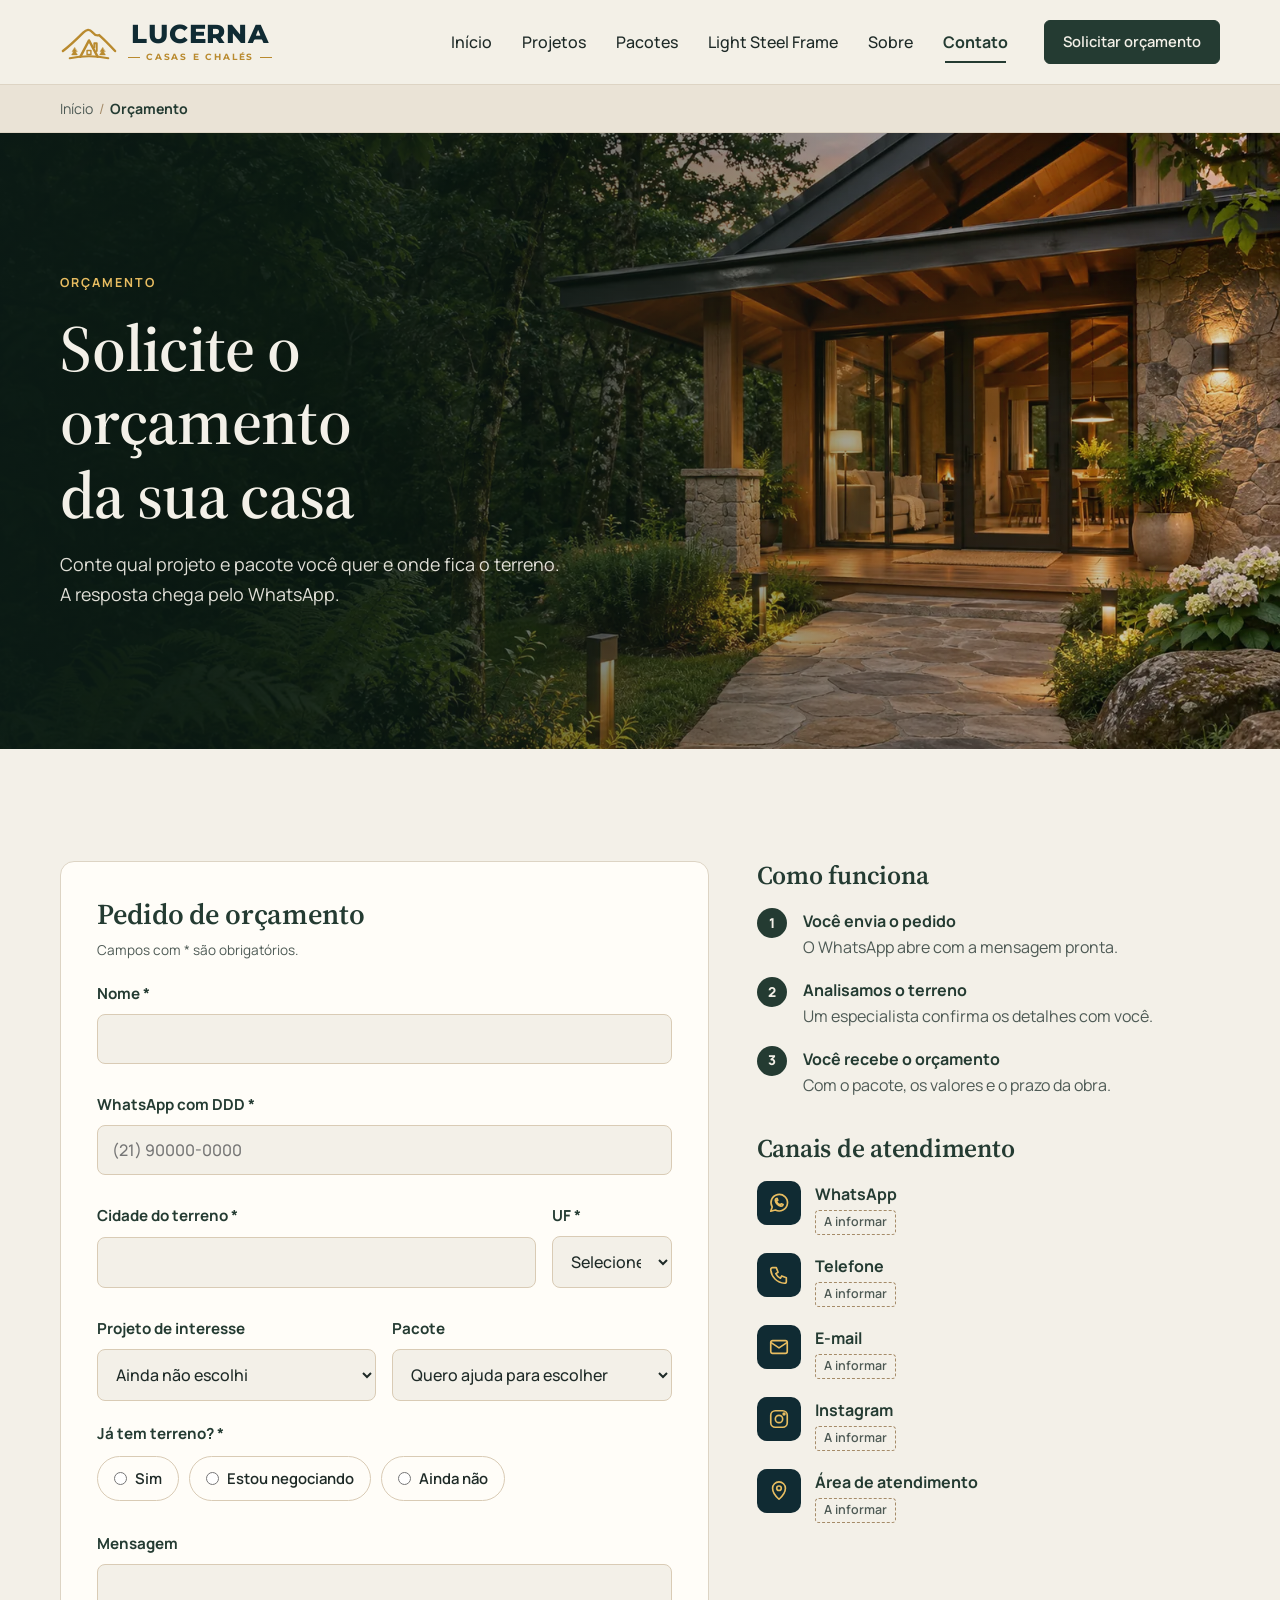
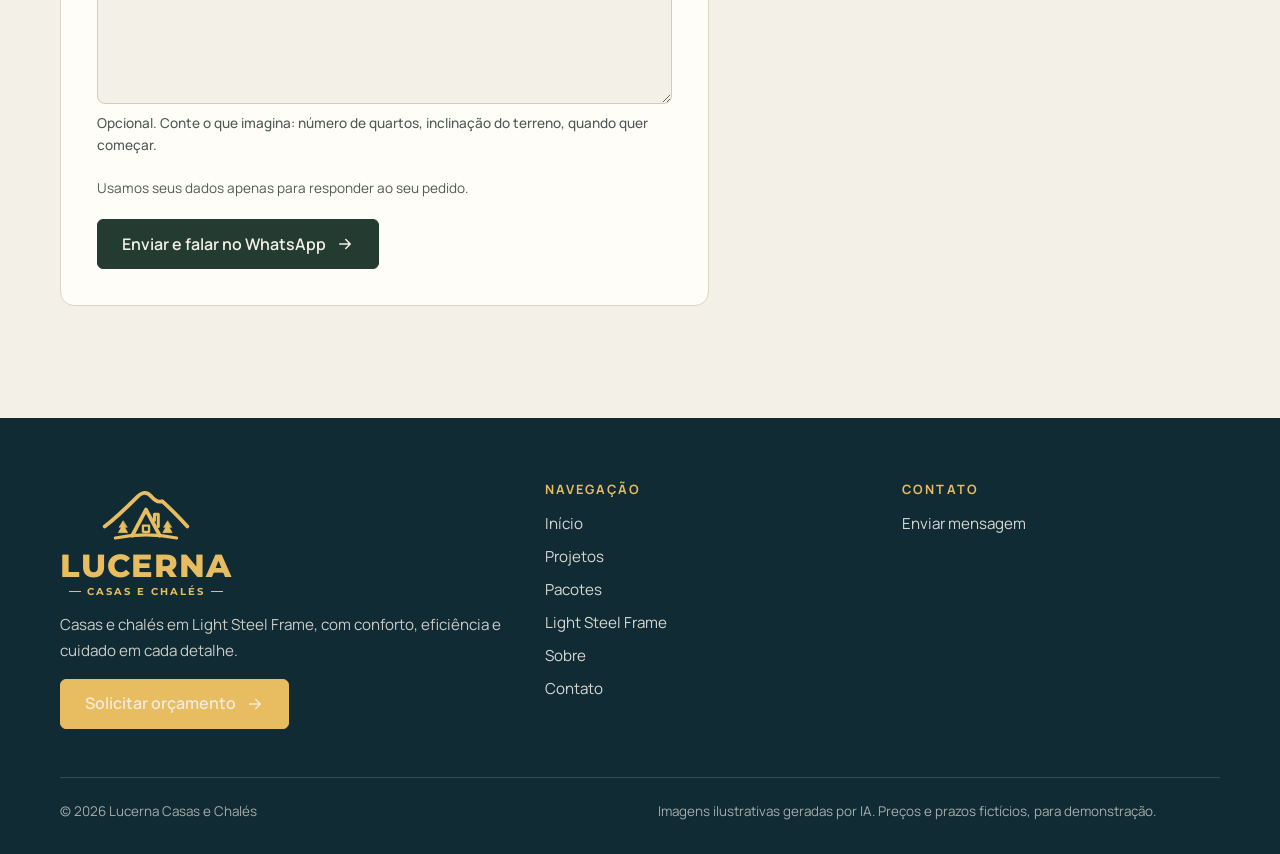
==== lucerna-site-v2/contato.html @ 096f18be "feat(site): base da demonstração a partir da v1 Página inicial, catálogo com filtros, páginas de pro" ====
<!doctype html>
<html lang="pt-BR">
<head>
  <meta charset="utf-8">
  <meta name="viewport" content="width=device-width, initial-scale=1, viewport-fit=cover">
  <title>Orçamento | Lucerna Casas e Chalés</title>
  <meta name="description" content="Solicite o orçamento da sua casa ou chalé em Light Steel Frame.">
  <meta name="theme-color" content="#102B33">
  <link rel="icon" href="assets/img/favicon.svg" type="image/svg+xml">
  <link rel="preconnect" href="https://fonts.googleapis.com">
  <link rel="preconnect" href="https://fonts.gstatic.com" crossorigin>
  <link rel="stylesheet" href="https://fonts.googleapis.com/css2?family=Manrope:wght@400;500;600;700;800&family=Montserrat:wght@700;800&family=Source+Serif+4:opsz,wght@8..60,500;8..60,600&display=swap">
  <link rel="stylesheet" href="assets/css/styles.css?v=20">
  <script>document.documentElement.classList.add("js");</script>
</head>
<body>
  <a class="skip-link" href="#conteudo">Pular para o conteúdo</a>

  <header class="site-header">
    <div class="container">
      <a class="brand" href="index.html" aria-label="Lucerna, casas e chalés. Ir para a página inicial">
        <span class="brand-mark"><svg viewBox="0 0 120 80" fill="none" stroke="currentColor" stroke-linecap="round" stroke-linejoin="round" aria-hidden="true" focusable="false"><path d="M6 58C22 46 34 34 48 20C55 13 61 12 67 19C72 25 76 27 81 25C90 33 102 45 114 58" stroke-width="5"/><path d="M42 70L60 36L78 70" stroke-width="5"/><path d="M71 50V42H76V58" stroke-width="4"/><rect x="56" y="57" width="8" height="8" stroke-width="3"/><path d="M20 73Q60 65 100 73" stroke-width="4"/><path d="M30 51l-5 8h3l-4 7h12l-4-7h3z M88 51l-5 8h3l-4 7h12l-4-7h3z" fill="currentColor" stroke-width="1"/></svg></span>
        <span class="brand-text" aria-hidden="true"><span class="brand-name">LUCERNA</span><span class="brand-tag">CASAS E CHALÉS</span></span>
      </a>
      <nav id="site-nav" class="site-nav" aria-label="Principal">
        <ul class="nav-list">
          <li><a href="index.html">Início</a></li>
          <li><a href="projetos.html">Projetos</a></li>
          <li><a href="pacotes.html">Pacotes</a></li>
          <li><a href="light-steel-frame.html">Light Steel Frame</a></li>
          <li><a href="sobre.html">Sobre</a></li>
          <li><a href="contato.html" aria-current="page">Contato</a></li>
          <li class="nav-cta-mobile"><a class="btn btn-primary" href="contato.html">Solicitar orçamento</a></li>
        </ul>
      </nav>
      <div class="header-right">
        <a class="btn btn-primary header-cta" href="contato.html">Solicitar orçamento</a>
        <button class="nav-toggle" type="button" aria-expanded="false" aria-controls="site-nav">
          <svg viewBox="0 0 24 24" fill="none" stroke="currentColor" stroke-width="2" stroke-linecap="round" aria-hidden="true"><path d="M4 7h16M4 12h16M4 17h16"/></svg>
          Menu
        </button>
      </div>
    </div>
  </header>

    <nav class="crumbs" aria-label="Você está em"><div class="container"><ol><li><a href="index.html">Início</a></li><li><span aria-current="page" data-crumb-atual>Orçamento</span></li></ol></div></nav>
  <main id="conteudo" tabindex="-1">
    <section class="page-hero" aria-labelledby="titulo">
      <img src="assets/img/contato-refugio-1600.webp" srcset="assets/img/contato-refugio-800.webp 800w, assets/img/contato-refugio-1600.webp 1600w" sizes="100vw" width="1600" height="900" fetchpriority="high" loading="eager" decoding="async" alt="" style="object-position:75% 50%">
      <div class="container">
        <span class="eyebrow" data-reveal>Orçamento</span>
        <h1 id="titulo" data-reveal style="--d:.08s">Solicite o orçamento da sua casa</h1>
        <p data-reveal style="--d:.16s">Conte qual projeto e pacote você quer e onde fica o terreno. A resposta chega pelo WhatsApp.</p>
      </div>
    </section>

    <section class="section" aria-labelledby="form-titulo">
      <div class="container contact-grid">
        <form class="form" id="contact-form" novalidate aria-labelledby="form-titulo" data-reveal>
          <div style="display:grid;gap:8px">
            <h2 id="form-titulo" style="font-size:1.8rem">Pedido de orçamento</h2>
            <p class="form-note">Campos com * são obrigatórios.</p>
          </div>
          <div class="field">
            <label for="nome">Nome *</label>
            <input id="nome" name="nome" type="text" autocomplete="name" required aria-describedby="nome-erro">
            <p class="error" id="nome-erro" aria-live="polite"></p>
          </div>
          <div class="field">
            <label for="telefone">WhatsApp com DDD *</label>
            <input id="telefone" name="telefone" type="tel" inputmode="tel" autocomplete="tel" placeholder="(21) 90000-0000" required aria-describedby="telefone-erro">
            <p class="error" id="telefone-erro" aria-live="polite"></p>
          </div>
          <div class="row-2">
            <div class="field">
              <label for="cidade">Cidade do terreno *</label>
              <input id="cidade" name="cidade" type="text" autocomplete="address-level2" required aria-describedby="cidade-erro">
              <p class="error" id="cidade-erro" aria-live="polite"></p>
            </div>
            <div class="field">
              <label for="uf">UF *</label>
              <select id="uf" name="uf" autocomplete="address-level1" required aria-describedby="uf-erro">
                <option value="">Selecione</option>
                    <option value="AC">AC</option>
                    <option value="AL">AL</option>
                    <option value="AP">AP</option>
                    <option value="AM">AM</option>
                    <option value="BA">BA</option>
                    <option value="CE">CE</option>
                    <option value="DF">DF</option>
                    <option value="ES">ES</option>
                    <option value="GO">GO</option>
                    <option value="MA">MA</option>
                    <option value="MT">MT</option>
                    <option value="MS">MS</option>
                    <option value="MG">MG</option>
                    <option value="PA">PA</option>
                    <option value="PB">PB</option>
                    <option value="PR">PR</option>
                    <option value="PE">PE</option>
                    <option value="PI">PI</option>
                    <option value="RJ">RJ</option>
                    <option value="RN">RN</option>
                    <option value="RS">RS</option>
                    <option value="RO">RO</option>
                    <option value="RR">RR</option>
                    <option value="SC">SC</option>
                    <option value="SP">SP</option>
                    <option value="SE">SE</option>
                    <option value="TO">TO</option>
              </select>
              <p class="error" id="uf-erro" aria-live="polite"></p>
            </div>
          </div>
          <div class="row-2b">
            <div class="field">
              <label for="projeto">Projeto de interesse</label>
              <select id="projeto" name="projeto"><option value="">Ainda não escolhi</option></select>
            </div>
            <div class="field">
              <label for="pacote">Pacote</label>
              <select id="pacote" name="pacote"><option value="">Quero ajuda para escolher</option></select>
            </div>
          </div>
          <fieldset class="fieldset" aria-describedby="terreno-erro">
            <legend>Já tem terreno? *</legend>
            <div class="radios">
              <label><input type="radio" name="terreno" value="Sim"> Sim</label>
              <label><input type="radio" name="terreno" value="Estou negociando"> Estou negociando</label>
              <label><input type="radio" name="terreno" value="Ainda não"> Ainda não</label>
            </div>
            <p class="error" id="terreno-erro" aria-live="polite"></p>
          </fieldset>
          <div class="row-2b" id="terreno-medidas" hidden>
            <div class="field"><label for="largura">Largura do terreno (m)</label><input id="largura" name="largura" inputmode="decimal" placeholder="ex.: 12"></div>
            <div class="field"><label for="profundidade">Profundidade (m)</label><input id="profundidade" name="profundidade" inputmode="decimal" placeholder="ex.: 30"></div>
          </div>
          <div class="field">
            <label for="mensagem">Mensagem</label>
            <textarea id="mensagem" name="mensagem" aria-describedby="mensagem-dica"></textarea>
            <p class="hint" id="mensagem-dica">Opcional. Conte o que imagina: número de quartos, inclinação do terreno, quando quer começar.</p>
          </div>
          <p class="form-note">Usamos seus dados apenas para responder ao seu pedido.</p>
          <div><button class="btn btn-primary" type="submit">Enviar e falar no WhatsApp <svg viewBox="0 0 24 24" fill="none" stroke="currentColor" stroke-width="2" stroke-linecap="round" stroke-linejoin="round" aria-hidden="true"><path d="M5 12h14M13 6l6 6-6 6"/></svg></button></div>
          <div class="form-status" id="form-status" role="status" tabindex="-1" hidden></div>
        </form>

        <aside style="display:grid;gap:36px;align-content:start;--d:.15s" data-reveal>
          <div style="display:grid;gap:18px">
            <h2 style="font-size:1.6rem">Como funciona</h2>
            <ol class="steps-mini">
              <li><div><strong>Você envia o pedido</strong>O WhatsApp abre com a mensagem pronta.</div></li>
              <li><div><strong>Analisamos o terreno</strong>Um especialista confirma os detalhes com você.</div></li>
              <li><div><strong>Você recebe o orçamento</strong>Com o pacote, os valores e o prazo da obra.</div></li>
            </ol>
          </div>
          <div style="display:grid;gap:18px">
            <h2 style="font-size:1.6rem">Canais de atendimento</h2>
            <div class="channels">
            <div class="channel"><span class="icon"><svg viewBox="0 0 24 24" fill="none" stroke="currentColor" stroke-width="1.8" stroke-linecap="round" stroke-linejoin="round" aria-hidden="true"><path d="M3 21l1.6-4.6A9 9 0 1 1 8 19.6z"/><path d="M9 9.5c.5 2 2.5 4 4.5 4.5l1-1.2 2 .8c-.3 1.4-1.3 2-2.5 1.9-2.8-.4-5.6-3.2-6-6-.1-1.2.5-2.2 1.9-2.5l.8 2z"/></svg></span><div><strong>WhatsApp</strong><span data-channel="whatsapp"><a data-config="whatsapp" href="#"></a></span></div></div>
            <div class="channel"><span class="icon"><svg viewBox="0 0 24 24" fill="none" stroke="currentColor" stroke-width="1.8" stroke-linecap="round" stroke-linejoin="round" aria-hidden="true"><path d="M5 4h4l2 5-2.5 1.5a11 11 0 0 0 5 5L15 13l5 2v4a2 2 0 0 1-2 2A16 16 0 0 1 3 6a2 2 0 0 1 2-2"/></svg></span><div><strong>Telefone</strong><span data-channel="telefone"><a data-config="telefone" href="#"></a></span></div></div>
            <div class="channel"><span class="icon"><svg viewBox="0 0 24 24" fill="none" stroke="currentColor" stroke-width="1.8" stroke-linecap="round" stroke-linejoin="round" aria-hidden="true"><rect x="3" y="5" width="18" height="14" rx="2"/><path d="M3 7l9 6 9-6"/></svg></span><div><strong>E-mail</strong><span data-channel="email"><a data-config="email" href="#"></a></span></div></div>
            <div class="channel"><span class="icon"><svg viewBox="0 0 24 24" fill="none" stroke="currentColor" stroke-width="1.8" stroke-linecap="round" stroke-linejoin="round" aria-hidden="true"><rect x="3" y="3" width="18" height="18" rx="5"/><circle cx="12" cy="12" r="4"/><circle cx="17.5" cy="6.5" r="1" fill="currentColor"/></svg></span><div><strong>Instagram</strong><span data-channel="instagram"><a data-config="instagram" data-config-keep-text href="#">Abrir perfil</a></span></div></div>
            <div class="channel"><span class="icon"><svg viewBox="0 0 24 24" fill="none" stroke="currentColor" stroke-width="1.8" stroke-linecap="round" stroke-linejoin="round" aria-hidden="true"><path d="M12 21s-7-6.2-7-12a7 7 0 0 1 14 0c0 5.8-7 12-7 12z"/><circle cx="12" cy="9" r="2.5"/></svg></span><div><strong>Área de atendimento</strong><span data-channel="areaAtendimento"><span data-config="areaAtendimento"></span></span></div></div>
            </div>
          </div>
        </aside>
      </div>
    </section>
  </main>

  <footer class="site-footer">
    <div class="container">
      <div class="footer-grid">
        <div style="display:grid;gap:16px;align-content:start">
          <a class="brand" href="index.html" aria-label="Lucerna, página inicial">
            <span class="brand-mark" style="color:var(--champagne)"><svg viewBox="0 0 120 80" fill="none" stroke="currentColor" stroke-linecap="round" stroke-linejoin="round" aria-hidden="true" focusable="false"><path d="M6 58C22 46 34 34 48 20C55 13 61 12 67 19C72 25 76 27 81 25C90 33 102 45 114 58" stroke-width="5"/><path d="M42 70L60 36L78 70" stroke-width="5"/><path d="M71 50V42H76V58" stroke-width="4"/><rect x="56" y="57" width="8" height="8" stroke-width="3"/><path d="M20 73Q60 65 100 73" stroke-width="4"/><path d="M30 51l-5 8h3l-4 7h12l-4-7h3z M88 51l-5 8h3l-4 7h12l-4-7h3z" fill="currentColor" stroke-width="1"/></svg></span>
            <span class="brand-text" aria-hidden="true"><span class="brand-name">LUCERNA</span><span class="brand-tag">CASAS E CHALÉS</span></span>
          </a>
          <p>Casas e chalés em Light Steel Frame, com conforto, eficiência e cuidado em cada detalhe.</p>
          <div><a class="btn btn-gold" href="contato.html">Solicitar orçamento <svg viewBox="0 0 24 24" fill="none" stroke="currentColor" stroke-width="2" stroke-linecap="round" stroke-linejoin="round" aria-hidden="true"><path d="M5 12h14M13 6l6 6-6 6"/></svg></a></div>
        </div>
        <div>
          <h2>Navegação</h2>
          <ul>
            <li><a href="index.html">Início</a></li>
            <li><a href="projetos.html">Projetos</a></li>
            <li><a href="pacotes.html">Pacotes</a></li>
            <li><a href="light-steel-frame.html">Light Steel Frame</a></li>
            <li><a href="sobre.html">Sobre</a></li>
            <li><a href="contato.html">Contato</a></li>
          </ul>
        </div>
        <div>
          <h2>Contato</h2>
          <ul>
            <li data-config-wrap hidden>Telefone: <a data-config="telefone" href="#"></a></li>
            <li data-config-wrap hidden>WhatsApp: <a data-config="whatsapp" href="#"></a></li>
            <li data-config-wrap hidden>E-mail: <a data-config="email" href="#"></a></li>
            <li data-config-wrap hidden><a data-config="instagram" data-config-keep-text href="#">Instagram</a></li>
            <li data-config-wrap hidden><a data-config="facebook" data-config-keep-text href="#">Facebook</a></li>
            <li data-config-wrap hidden>Atendimento: <span data-config="areaAtendimento"></span></li>
            <li><a href="contato.html">Enviar mensagem</a></li>
          </ul>
        </div>
      </div>
      <div class="footer-bottom">
        <span>© <span data-year>2026</span> Lucerna Casas e Chalés<span data-config-wrap hidden> · CNPJ <span data-config="cnpj"></span></span></span>
        <span>Imagens ilustrativas geradas por IA. Preços e prazos fictícios, para demonstração.</span>
      </div>
    </div>
  </footer>

  <button class="to-top" type="button" aria-label="Voltar ao topo"><svg viewBox="0 0 24 24" fill="none" stroke="currentColor" stroke-width="2.2" stroke-linecap="round" stroke-linejoin="round" aria-hidden="true"><path d="M12 19V5M6 11l6-6 6 6"/></svg></button>
  <div class="mobile-bar"><a class="btn btn-outline" href="projetos.html">Ver projetos</a><a class="btn btn-primary" href="contato.html">Orçamento</a></div>

  <script src="assets/js/config.js?v=20"></script>
  <script src="assets/js/produtos.js?v=20"></script>
  <script src="assets/js/main.js?v=20"></script>
</body>
</html>
---- lucerna-site-v2/assets/css/styles.css ----
/* Lucerna — casas e chalés em Light Steel Frame
   Layout: cabeçalho claro fixo; seções em faixas largas alternando off-white, areia e azul-petróleo;
   conteúdo em grade de 12 colunas com largura máxima de 1200px, que vira 1 coluna no celular. */
:root {
  --petroleo: #102B33;
  --floresta: #243B32;
  --champagne: #E8BD61;
  --areia: #D9CBB5;
  --madeira: #A58B68;
  --cedro: #594638;
  --offwhite: #F3F0E8;
  --branco: #FFFDF8;

  --bg: var(--offwhite);
  --texto: #1E2A27;
  --texto-suave: #4E5A55;
  --linha: #DDD4C4;
  --faixa: #EAE3D6;
  --erro: #A3321F;

  --ouro-escuro: #B98A2E;
  --f-logo: "Montserrat", "Manrope", "Segoe UI", system-ui, sans-serif;
  --f-titulo: "Source Serif 4", Georgia, "Times New Roman", serif;
  --f-texto: "Manrope", "Segoe UI", system-ui, -apple-system, sans-serif;

  --raio: 10px;
  --max: 1200px;
  --header-h: 84px;
  color-scheme: light;
}

*, *::before, *::after { box-sizing: border-box; }
html { scroll-behavior: smooth; -webkit-text-size-adjust: 100%; }
body {
  margin: 0;
  background: var(--bg);
  color: var(--texto);
  font-family: var(--f-texto);
  font-size: 1rem;
  line-height: 1.65;
  -webkit-font-smoothing: antialiased;
}
img { max-width: 100%; display: block; }
a { color: var(--floresta); }
h1, h2, h3 {
  font-family: var(--f-titulo);
  font-weight: 600;
  line-height: 1.12;
  letter-spacing: -0.01em;
  margin: 0;
  text-wrap: balance;
  color: var(--floresta);
}
h1 { font-size: clamp(2.4rem, 5.2vw, 4.1rem); }
h2 { font-size: clamp(1.9rem, 3.6vw, 2.9rem); }
h3 { font-size: 1.35rem; }
p { margin: 0; }
[hidden] { display: none !important; }
.visually-hidden {
  position: absolute !important; width: 1px; height: 1px; padding: 0; margin: -1px;
  overflow: hidden; clip: rect(0 0 0 0); white-space: nowrap; border: 0;
}

:focus-visible {
  outline: 3px solid var(--champagne);
  outline-offset: 3px;
  border-radius: 4px;
}

.skip-link {
  position: absolute; left: 16px; top: -60px; z-index: 100;
  background: var(--petroleo); color: var(--offwhite);
  padding: 10px 16px; border-radius: 6px; text-decoration: none;
}
.skip-link:focus { top: 12px; }

.container {
  width: 100%;
  max-width: var(--max);
  margin: 0 auto;
  padding-left: max(20px, env(safe-area-inset-left, 0px));
  padding-right: max(20px, env(safe-area-inset-right, 0px));
}

.eyebrow {
  font-family: var(--f-texto);
  font-size: 0.78rem;
  font-weight: 700;
  letter-spacing: 0.16em;
  text-transform: uppercase;
  color: var(--cedro);
}
.rule { width: 64px; height: 3px; background: var(--madeira); border: 0; margin: 0; }
.lead { font-size: 1.12rem; color: var(--texto-suave); max-width: 60ch; }

/* ---------- botões ---------- */
.btn {
  display: inline-flex; align-items: center; justify-content: center; gap: 10px;
  min-height: 50px; padding: 12px 24px;
  border-radius: 6px; border: 1.5px solid transparent;
  font: 600 1rem/1.2 var(--f-texto);
  text-decoration: none; cursor: pointer;
  transition: background-color .2s ease, color .2s ease, border-color .2s ease, transform .2s ease;
}
.btn:hover { transform: translateY(-1px); }
.btn svg { width: 18px; height: 18px; flex: none; }
.btn-primary { background: var(--floresta); color: var(--offwhite); border-color: var(--floresta); }
.btn-primary:hover { background: var(--petroleo); border-color: var(--petroleo); }
.btn-outline { background: transparent; color: var(--floresta); border-color: var(--floresta); }
.btn-outline:hover { background: var(--floresta); color: var(--offwhite); }
.btn-light { background: transparent; color: var(--offwhite); border-color: rgba(243,240,232,.85); }
.btn-light:hover { background: var(--offwhite); color: var(--petroleo); }
.btn-gold { background: var(--champagne); color: var(--petroleo); border-color: var(--champagne); }
.btn-gold:hover { background: #F0CC7E; border-color: #F0CC7E; }

/* ---------- cabeçalho ---------- */
.site-header {
  position: sticky; top: 0; z-index: 50;
  background: rgba(243, 240, 232, 0.96);
  backdrop-filter: saturate(140%) blur(8px);
  border-bottom: 1px solid var(--linha);
}
.site-header .container {
  display: flex; align-items: center; justify-content: space-between; gap: 24px;
  min-height: var(--header-h);
}
.brand { display: inline-flex; align-items: center; gap: 12px; text-decoration: none; color: var(--floresta); }
/* Logo: versão do conceito do cliente (sem serifa, grossa).
   Em fundo claro: símbolo em dourado profundo e nome em azul-petróleo; em fundo escuro: tudo em dourado-champagne. */
.brand { gap: 10px; color: var(--petroleo); }
.brand-mark { display: grid; place-items: center; flex: none; }
.brand-mark svg { width: 58px; height: auto; color: var(--ouro-escuro); }
.brand-text { display: grid; justify-items: center; line-height: 1; }
.brand-name { font-family: var(--f-logo); font-weight: 800; font-size: 1.62rem; letter-spacing: .03em; }
.brand-tag {
  display: flex; align-items: center; gap: 6px; margin-top: 5px;
  font-family: var(--f-logo); font-size: .56rem; font-weight: 700; letter-spacing: .2em; color: var(--ouro-escuro);
}
.brand-tag::before, .brand-tag::after { content: ""; width: 12px; height: 1.5px; background: currentColor; }

.nav-list { display: flex; align-items: center; gap: 6px; list-style: none; margin: 0; padding: 0; }
.nav-list a {
  display: block; padding: 10px 14px; text-decoration: none; color: var(--texto);
  font-weight: 500; position: relative;
}
.nav-list a::after {
  content: ""; position: absolute; left: 14px; right: 14px; bottom: 2px; height: 2px;
  background: var(--floresta); transform: scaleX(0); transition: transform .2s ease;
}
.nav-list a:hover::after, .nav-list a[aria-current="page"]::after { transform: scaleX(1); }
.nav-list a[aria-current="page"] { color: var(--floresta); font-weight: 700; }
.nav-toggle {
  display: none; align-items: center; gap: 8px;
  background: none; border: 1.5px solid var(--floresta); color: var(--floresta);
  border-radius: 6px; padding: 9px 14px; font: 600 .95rem var(--f-texto); cursor: pointer;
}
.nav-toggle svg { width: 20px; height: 20px; }

@media (max-width: 1120px) {
  :root { --header-h: 72px; }
  .header-cta { display: none; }
  .nav-toggle { display: inline-flex; }
  .site-nav {
    position: absolute; left: 0; right: 0; top: 100%;
    background: var(--offwhite); border-bottom: 1px solid var(--linha);
    box-shadow: 0 16px 30px rgba(16, 43, 51, .08);
    display: none;
  }
  .site-nav.is-open { display: block; }
  .nav-list { flex-direction: column; align-items: stretch; gap: 0; padding: 8px max(20px, env(safe-area-inset-left, 0px)) 18px; }
  .nav-list a { padding: 14px 4px; border-bottom: 1px solid var(--linha); font-size: 1.05rem; }
  .nav-list a::after { left: 4px; right: auto; width: 32px; bottom: 8px; }
  .brand-name { font-size: 1.38rem; }
  .brand-mark svg { width: 48px; }
  .brand-tag { font-size: .5rem; }
}

/* ---------- hero ---------- */
.hero { position: relative; isolation: isolate; color: var(--offwhite); overflow: hidden; }
.hero-media, .hero-media img { position: absolute; inset: 0; width: 100%; height: 100%; }
.hero-media img { object-fit: cover; object-position: 72% 50%; }
.hero::before {
  content: ""; position: absolute; inset: 0; z-index: 1;
  background: linear-gradient(90deg, rgba(12, 28, 24, .86) 0%, rgba(12, 28, 24, .62) 38%, rgba(12, 28, 24, .08) 70%, rgba(12, 28, 24, 0) 100%);
}
.hero .container {
  position: relative; z-index: 2;
  min-height: clamp(560px, 78vh, 720px);
  display: flex; flex-direction: column; justify-content: center; gap: 22px;
  padding-block: 72px;
}
.hero h1 { color: var(--offwhite); max-width: 13ch; }
.hero .rule { background: var(--champagne); }
.hero p { font-size: 1.15rem; max-width: 34ch; color: rgba(243, 240, 232, .94); }
.hero-actions { display: flex; flex-wrap: wrap; gap: 14px; margin-top: 6px; }
.hero .btn-primary { border-color: var(--floresta); }
@media (max-width: 760px) {
  .hero::before { background: linear-gradient(180deg, rgba(12, 28, 24, .35) 0%, rgba(12, 28, 24, .78) 55%, rgba(12, 28, 24, .9) 100%); }
  .hero-media img { object-position: 76% 40%; }
  .hero .container { justify-content: flex-end; min-height: 600px; padding-block: 48px 40px; }
  .hero-actions .btn { flex: 1 1 100%; }
}

/* ---------- faixa de benefícios ---------- */
.benefits { background: var(--faixa); border-bottom: 1px solid var(--linha); }
.benefits ul {
  list-style: none; margin: 0; padding: 0;
  display: grid; grid-template-columns: repeat(3, minmax(0, 1fr));
}
.benefits li {
  display: flex; align-items: center; justify-content: center; gap: 14px;
  padding: 26px 16px; font-weight: 600; color: var(--cedro); font-size: 1.02rem; text-align: left;
}
.benefits li + li { border-left: 1px solid var(--areia); }
.benefits svg { width: 34px; height: 34px; color: var(--madeira); flex: none; }
@media (max-width: 760px) {
  .benefits ul { grid-template-columns: 1fr; }
  .benefits li { justify-content: flex-start; padding: 18px 0; }
  .benefits li + li { border-left: 0; border-top: 1px solid var(--areia); }
}

/* ---------- seções ---------- */
.section { padding-block: clamp(64px, 9vw, 112px); }
.section--sand { background: var(--faixa); }
.section--dark { background: var(--petroleo); color: var(--offwhite); }
.section--dark h2, .section--dark h3 { color: var(--offwhite); }
.section--dark .eyebrow { color: var(--champagne); }
.section--dark .lead { color: rgba(243, 240, 232, .82); }
.section-head { display: grid; gap: 16px; margin-bottom: 44px; max-width: 760px; }
.section-head--row { max-width: none; grid-template-columns: 1fr auto; align-items: end; }
@media (max-width: 760px) { .section-head--row { grid-template-columns: 1fr; } }

.split { display: grid; grid-template-columns: repeat(12, minmax(0, 1fr)); gap: 40px; align-items: center; }
.split > .split-text { grid-column: 1 / span 5; display: grid; gap: 20px; }
.split > .split-media { grid-column: 7 / span 6; }
.split--reverse > .split-text { grid-column: 8 / span 5; grid-row: 1; }
.split--reverse > .split-media { grid-column: 1 / span 6; grid-row: 1; }
@media (max-width: 900px) {
  .split { grid-template-columns: 1fr; gap: 28px; }
  .split > .split-text, .split > .split-media,
  .split--reverse > .split-text, .split--reverse > .split-media { grid-column: 1; grid-row: auto; }
}

.figure { position: relative; margin: 0; border-radius: var(--raio); overflow: hidden; background: var(--areia); }
.figure img { width: 100%; height: 100%; object-fit: cover; aspect-ratio: 4 / 3; }
.figure--wide img { aspect-ratio: 16 / 10; }
.figure figcaption, .tag-ia {
  position: absolute; left: 12px; bottom: 12px;
  background: rgba(16, 43, 51, .82); color: var(--offwhite);
  font-size: .74rem; font-weight: 600; letter-spacing: .04em;
  padding: 5px 10px; border-radius: 4px;
}

.checklist { list-style: none; margin: 0; padding: 0; display: grid; gap: 14px; }
.checklist li { display: grid; grid-template-columns: 26px 1fr; gap: 12px; align-items: start; }
.checklist li::before {
  content: ""; width: 22px; height: 22px; margin-top: 2px; border-radius: 50%;
  background: var(--floresta) url("data:image/svg+xml,%3Csvg xmlns='http://www.w3.org/2000/svg' viewBox='0 0 24 24' fill='none' stroke='%23F3F0E8' stroke-width='3' stroke-linecap='round' stroke-linejoin='round'%3E%3Cpath d='M6 12.5l4 4 8-9'/%3E%3C/svg%3E") center / 14px no-repeat;
}

/* ---------- cartões de projeto ---------- */
.projects { display: grid; grid-template-columns: repeat(3, minmax(0, 1fr)); gap: 28px; }
@media (max-width: 980px) { .projects { grid-template-columns: repeat(2, minmax(0, 1fr)); } }
@media (max-width: 640px) { .projects { grid-template-columns: 1fr; } }
.project-card {
  background: var(--branco); border: 1px solid var(--linha); border-radius: 12px; overflow: hidden;
  display: flex; flex-direction: column;
  transition: box-shadow .2s ease, transform .2s ease;
}
.project-card:hover { box-shadow: 0 18px 40px rgba(16, 43, 51, .12); transform: translateY(-3px); }
.project-card .figure { border-radius: 0; }
.project-card .figure img { aspect-ratio: 3 / 2; transition: transform .5s ease; }
.project-card:hover .figure img { transform: scale(1.03); }
.project-body { padding: 22px 22px 24px; display: grid; gap: 14px; flex: 1; align-content: start; }
.project-meta { display: flex; flex-wrap: wrap; gap: 8px; }
.pill {
  display: inline-flex; align-items: center; gap: 6px;
  background: var(--faixa); color: var(--cedro);
  font-size: .78rem; font-weight: 700; letter-spacing: .04em;
  padding: 4px 10px; border-radius: 999px;
}
.specs { display: grid; grid-template-columns: auto 1fr; gap: 6px 16px; margin: 0; font-size: .93rem; }
.specs dt { color: var(--texto-suave); }
.specs dd { margin: 0; text-align: right; }
.pending {
  display: inline-block; font-size: .78rem; font-weight: 600; color: var(--cedro);
  border: 1px dashed var(--madeira); border-radius: 4px; padding: 1px 8px; background: transparent;
}
.project-body .btn { margin-top: auto; justify-self: start; }

/* ---------- filtros ---------- */
.filters {
  display: flex; flex-wrap: wrap; gap: 20px 36px; align-items: flex-end;
  padding: 20px 22px; margin-bottom: 32px;
  background: var(--branco); border: 1px solid var(--linha); border-radius: 12px;
}
.filter-group { border: 0; margin: 0; padding: 0; display: grid; gap: 10px; min-width: 0; }
.filter-group legend { font-weight: 700; font-size: .9rem; padding: 0; margin-bottom: 10px; color: var(--floresta); }
.chips { display: flex; flex-wrap: wrap; gap: 8px; }
.chip {
  border: 1.5px solid var(--areia); background: transparent; color: var(--texto);
  border-radius: 999px; padding: 8px 16px; font: 600 .9rem var(--f-texto); cursor: pointer;
  transition: background-color .2s ease, border-color .2s ease, color .2s ease;
}
.chip:hover { border-color: var(--madeira); }
.chip[aria-pressed="true"] { background: var(--floresta); border-color: var(--floresta); color: var(--offwhite); }
.results-count { margin-left: auto; color: var(--texto-suave); font-size: .93rem; }
@media (max-width: 640px) { .results-count { margin-left: 0; } }
.empty-state {
  grid-column: 1 / -1; text-align: center; padding: 48px 20px;
  border: 1px dashed var(--areia); border-radius: 12px; color: var(--texto-suave);
}

/* ---------- banners de página ---------- */
.page-hero { position: relative; isolation: isolate; color: var(--offwhite); overflow: hidden; }
.page-hero img { position: absolute; inset: 0; width: 100%; height: 100%; object-fit: cover; }
.page-hero::before {
  content: ""; position: absolute; inset: 0; z-index: 1;
  background: linear-gradient(90deg, rgba(12, 28, 24, .84) 0%, rgba(12, 28, 24, .5) 50%, rgba(12, 28, 24, .1) 100%);
}
.page-hero .container { position: relative; z-index: 2; padding-block: clamp(80px, 12vw, 140px); display: grid; gap: 18px; }
.page-hero h1 { color: var(--offwhite); max-width: 16ch; }
.page-hero p { max-width: 46ch; font-size: 1.12rem; color: rgba(243, 240, 232, .92); }
.page-hero .eyebrow { color: var(--champagne); }
.page-hero--plain { background: var(--faixa); color: var(--texto); }
.page-hero--plain::before { display: none; }
.page-hero--plain h1 { color: var(--floresta); }
.page-hero--plain p { color: var(--texto-suave); }
.page-hero--plain .eyebrow { color: var(--cedro); }
.page-hero--plain .container { padding-block: clamp(56px, 8vw, 96px); }
@media (max-width: 760px) {
  .page-hero::before { background: linear-gradient(180deg, rgba(12, 28, 24, .45), rgba(12, 28, 24, .85)); }
}

/* ---------- etapas ---------- */
.steps { list-style: none; margin: 0; padding: 0; display: grid; grid-template-columns: repeat(5, minmax(0, 1fr)); gap: 0; counter-reset: etapa; }
.steps li { counter-increment: etapa; padding: 0 20px 0 0; display: grid; gap: 10px; align-content: start; position: relative; }
.steps li::before {
  content: counter(etapa, decimal-leading-zero);
  font-family: var(--f-titulo); font-size: 1.1rem; font-weight: 600; color: var(--madeira);
  border-top: 2px solid var(--areia); padding-top: 14px;
}
.steps h3 { font-size: 1.15rem; }
.steps p { color: var(--texto-suave); font-size: .95rem; }
@media (max-width: 980px) { .steps { grid-template-columns: repeat(2, minmax(0, 1fr)); gap: 32px 0; } }
@media (max-width: 560px) { .steps { grid-template-columns: 1fr; } }

.layers { list-style: none; margin: 0; padding: 0; display: grid; gap: 12px; counter-reset: camada; }
.layers li {
  counter-increment: camada;
  display: grid; grid-template-columns: 36px 1fr; gap: 14px; align-items: start;
  padding: 16px 18px; background: rgba(243, 240, 232, .06); border: 1px solid rgba(243, 240, 232, .14); border-radius: 10px;
}
.layers li::before {
  content: counter(camada); width: 32px; height: 32px; border-radius: 50%;
  display: grid; place-items: center; background: var(--champagne); color: var(--petroleo); font-weight: 800; font-size: .9rem;
}
.layers strong { display: block; color: var(--offwhite); }
.layers span { color: rgba(243, 240, 232, .78); font-size: .95rem; }

/* ---------- FAQ ---------- */
.faq { display: grid; gap: 12px; max-width: 860px; }
.faq details { background: var(--branco); border: 1px solid var(--linha); border-radius: 10px; padding: 0 22px; }
.faq summary {
  cursor: pointer; list-style: none; padding: 18px 0; font-weight: 700; color: var(--floresta);
  display: flex; justify-content: space-between; gap: 16px; align-items: center;
}
.faq summary::-webkit-details-marker { display: none; }
.faq summary::after { content: "+"; font-size: 1.4rem; font-weight: 400; color: var(--madeira); }
.faq details[open] summary::after { content: "–"; }
.faq details p { padding-bottom: 20px; color: var(--texto-suave); }

/* ---------- blocos pendentes (Sobre) ---------- */
.pending-card {
  border: 1.5px dashed var(--madeira); border-radius: 12px; padding: 24px; display: grid; gap: 8px;
  background: rgba(255, 253, 248, .6);
}
.pending-card h3 { font-size: 1.2rem; }
.pending-card p { color: var(--texto-suave); }
.cards-3 { display: grid; grid-template-columns: repeat(3, minmax(0, 1fr)); gap: 24px; }
@media (max-width: 900px) { .cards-3 { grid-template-columns: 1fr; } }
.value { display: grid; gap: 10px; align-content: start; }
.value svg { width: 36px; height: 36px; color: var(--madeira); }
.value p { color: var(--texto-suave); }

/* ---------- faixa de chamada ---------- */
.cta { position: relative; isolation: isolate; overflow: hidden; color: var(--offwhite); }
.cta img { position: absolute; inset: 0; width: 100%; height: 100%; object-fit: cover; object-position: 75% 50%; }
.cta::before { content: ""; position: absolute; inset: 0; z-index: 1; background: linear-gradient(90deg, rgba(10, 24, 28, .9) 0%, rgba(10, 24, 28, .6) 45%, rgba(10, 24, 28, .1) 100%); }
.cta .container { position: relative; z-index: 2; padding-block: clamp(72px, 10vw, 120px); display: grid; gap: 18px; justify-items: start; }
.cta h2 { color: var(--offwhite); max-width: 16ch; }
.cta p { max-width: 44ch; color: rgba(243, 240, 232, .9); font-size: 1.08rem; }
@media (max-width: 760px) { .cta::before { background: linear-gradient(180deg, rgba(10, 24, 28, .5), rgba(10, 24, 28, .88)); } }

/* ---------- contato ---------- */
.contact-grid { display: grid; grid-template-columns: minmax(0, 7fr) minmax(0, 5fr); gap: 48px; align-items: start; }
@media (max-width: 900px) { .contact-grid { grid-template-columns: 1fr; } }
.form { background: var(--branco); border: 1px solid var(--linha); border-radius: 14px; padding: clamp(22px, 4vw, 36px); display: grid; gap: 20px; }
.field { display: grid; gap: 8px; min-width: 0; }
.field label { font-weight: 700; font-size: .95rem; color: var(--floresta); }
.field .hint { font-weight: 500; color: var(--texto-suave); font-size: .85rem; }
.field input, .field select, .field textarea {
  width: 100%; min-width: 0;
  font: 500 1rem var(--f-texto); color: var(--texto);
  background: var(--offwhite); border: 1.5px solid var(--areia); border-radius: 8px; padding: 13px 14px;
  transition: border-color .2s ease, background-color .2s ease;
}
.field textarea { min-height: 140px; resize: vertical; }
.field input:focus, .field select:focus, .field textarea:focus { outline: none; border-color: var(--floresta); background: var(--branco); box-shadow: 0 0 0 3px rgba(232, 189, 97, .45); }
.field [aria-invalid="true"] { border-color: var(--erro); }
.field .error { color: var(--erro); font-size: .86rem; font-weight: 600; min-height: 0; }
.row-2 { display: grid; grid-template-columns: minmax(0, 1fr) 120px; gap: 16px; }
@media (max-width: 480px) { .row-2 { grid-template-columns: 1fr; } }
.form-note { font-size: .85rem; color: var(--texto-suave); }
.form-status { border-radius: 10px; padding: 16px 18px; font-weight: 600; }
.form-status--ok { background: #E3EBDF; color: var(--floresta); }
.form-status--info { background: #F6EBD2; color: var(--cedro); }
.channels { display: grid; gap: 18px; }
.channel { display: grid; grid-template-columns: 44px 1fr; gap: 14px; align-items: start; }
.channel .icon { width: 44px; height: 44px; border-radius: 10px; background: var(--petroleo); color: var(--champagne); display: grid; place-items: center; }
.channel .icon svg { width: 22px; height: 22px; }
.channel strong { display: block; color: var(--floresta); }
.channel a, .channel span { color: var(--texto-suave); word-break: break-word; }

/* ---------- rodapé ---------- */
.site-footer { background: var(--petroleo); color: rgba(243, 240, 232, .82); padding-block: 64px 32px; font-size: .95rem; }
.footer-grid { display: grid; grid-template-columns: 1.4fr 1fr 1fr; gap: 40px; }
@media (max-width: 820px) { .footer-grid { grid-template-columns: 1fr; gap: 32px; } }
.site-footer .brand { color: var(--champagne); flex-direction: column; align-items: center; gap: 6px; justify-self: start; }
.footer-bottom { padding-right: 64px; }
.site-footer .brand-mark svg { width: 92px; color: var(--champagne); }
.site-footer .brand-name { font-size: 2rem; }
.site-footer .brand-tag { color: var(--champagne); font-size: .62rem; }
.site-footer .brand-text { justify-items: center; }
.site-footer h2 { font-family: var(--f-texto); font-size: .8rem; letter-spacing: .16em; text-transform: uppercase; color: var(--champagne); margin-bottom: 14px; font-weight: 700; }
.site-footer ul { list-style: none; margin: 0; padding: 0; display: grid; gap: 8px; }
.site-footer a { color: rgba(243, 240, 232, .88); text-decoration: none; }
.site-footer a:hover { color: var(--champagne); text-decoration: underline; }
.footer-bottom { margin-top: 48px; padding-top: 22px; border-top: 1px solid rgba(243, 240, 232, .16); display: flex; flex-wrap: wrap; gap: 8px 24px; justify-content: space-between; font-size: .84rem; color: rgba(243, 240, 232, .66); }

/* =====================================================================
   v2 — navegação, catálogo, produto, pacotes e animações
   ===================================================================== */

/* transição suave entre páginas (navegadores compatíveis) */
@view-transition { navigation: auto; }
::view-transition-old(root) { animation: vt-out .28s ease both; }
::view-transition-new(root) { animation: vt-in .45s cubic-bezier(.2, .7, .2, 1) both; }
@keyframes vt-out { to { opacity: 0; } }
@keyframes vt-in { from { opacity: 0; transform: translateY(10px); } }

/* entrada ao rolar */
main, .site-footer { overflow-x: clip; }
.js [data-reveal] {
  opacity: 0; transform: translateY(34px);
  transition: opacity .9s cubic-bezier(.2, .7, .2, 1) var(--d, 0s), transform .9s cubic-bezier(.2, .7, .2, 1) var(--d, 0s);
}
.js [data-reveal="left"] { transform: translateX(-40px); }
.js [data-reveal="right"] { transform: translateX(40px); }
.js [data-reveal="zoom"] { transform: scale(.94); }
.js [data-reveal].is-visible { opacity: 1; transform: none; }
.js .figure[data-reveal] img { transform: scale(1.12); transition: transform 1.6s cubic-bezier(.2, .7, .2, 1) var(--d, 0s); }
.js .figure[data-reveal].is-visible img { transform: none; }

/* cabeçalho */
.site-header .container { transition: min-height .3s ease; }
.site-header.is-scrolled { box-shadow: 0 10px 30px rgba(16, 43, 51, .08); }
.site-header.is-scrolled .container { min-height: 66px; }
.header-cta { min-height: 44px; padding: 10px 18px; font-size: .92rem; }
.site-nav { margin-left: auto; }
@media (min-width: 1121px) { .nav-list a { padding-inline: 12px; } }
.header-right { display: flex; align-items: center; gap: 18px; }
@media (max-width: 1120px) {
  .menu-open body { overflow: hidden; }
  .site-nav { max-height: calc(100vh - var(--header-h)); overflow-y: auto; }
  .site-nav.is-open .nav-list li { animation: menu-in .4s cubic-bezier(.2, .7, .2, 1) both; }
  .site-nav.is-open .nav-list li:nth-child(2) { animation-delay: .04s; }
  .site-nav.is-open .nav-list li:nth-child(3) { animation-delay: .08s; }
  .site-nav.is-open .nav-list li:nth-child(4) { animation-delay: .12s; }
  .site-nav.is-open .nav-list li:nth-child(5) { animation-delay: .16s; }
  .site-nav.is-open .nav-list li:nth-child(6) { animation-delay: .2s; }
  .nav-cta-mobile { display: block; padding: 18px 4px 4px; }
  .nav-cta-mobile .btn { width: 100%; }
}
.nav-cta-mobile { display: none; }
@keyframes menu-in { from { opacity: 0; transform: translateY(-8px); } }

/* trilha de navegação */
.crumbs { background: var(--faixa); border-bottom: 1px solid var(--linha); font-size: .88rem; }
.crumbs ol { list-style: none; margin: 0; padding: 12px 0; display: flex; flex-wrap: wrap; gap: 6px; color: var(--texto-suave); }
.crumbs li + li::before { content: "/"; margin-right: 6px; color: var(--madeira); }
.crumbs a { color: var(--texto-suave); text-decoration: none; }
.crumbs a:hover { color: var(--floresta); text-decoration: underline; }
.crumbs [aria-current] { color: var(--floresta); font-weight: 700; }

/* indicador de rolagem no hero */
.scroll-cue {
  position: absolute; z-index: 3; left: 50%; bottom: 22px; transform: translateX(-50%);
  width: 26px; height: 42px; border: 2px solid rgba(243, 240, 232, .7); border-radius: 14px;
  animation: hero-rise 1s cubic-bezier(.2, .7, .2, 1) calc(var(--hero-start) + 1.3s) both;
}
.scroll-cue::after {
  content: ""; position: absolute; left: 50%; top: 8px; width: 4px; height: 8px; margin-left: -2px;
  border-radius: 2px; background: var(--champagne); animation: cue 1.8s ease-in-out infinite;
}
@keyframes cue { 0% { opacity: 0; transform: translateY(0); } 30% { opacity: 1; } 80% { opacity: 0; transform: translateY(14px); } 100% { opacity: 0; } }
@media (max-width: 760px) { .scroll-cue { display: none; } }
.hero-media { will-change: transform; }

/* botões: seta desliza */
.btn svg { transition: transform .25s ease; }
.btn:hover svg { transform: translateX(4px); }

/* ---------- cartão de projeto v2 ---------- */
.project-card { position: relative; }
.project-link { position: absolute; inset: 0; z-index: 2; border-radius: 12px; }
.project-link:focus-visible { outline-offset: 4px; }
.card-tag {
  position: absolute; top: 12px; left: 12px;
  background: rgba(243, 240, 232, .94); color: var(--floresta);
  font-size: .76rem; font-weight: 800; letter-spacing: .06em; text-transform: uppercase;
  padding: 5px 10px; border-radius: 999px;
}
.project-frase { color: var(--texto-suave); font-size: .95rem; }
.facts { list-style: none; margin: 0; padding: 0; display: flex; flex-wrap: wrap; gap: 8px 18px; font-size: .92rem; color: var(--texto-suave); }
.facts li { display: inline-flex; align-items: center; gap: 7px; }
.facts svg { width: 20px; height: 20px; color: var(--madeira); flex: none; }
.facts b { color: var(--texto); font-weight: 800; }
.facts--lg { font-size: 1rem; gap: 10px 26px; margin-top: 6px; }
.facts--lg svg { width: 24px; height: 24px; }
.price-row { display: flex; align-items: flex-end; justify-content: space-between; gap: 12px; margin-top: auto; padding-top: 16px; border-top: 1px solid var(--linha); }
.price-row > div { display: grid; gap: 2px; }
.price-label { font-size: .76rem; font-weight: 700; letter-spacing: .08em; text-transform: uppercase; color: var(--cedro); }
.price-value { font-family: var(--f-titulo); font-size: 1.55rem; font-weight: 600; color: var(--floresta); line-height: 1.15; font-variant-numeric: tabular-nums; }
.price-value--lg { font-size: clamp(2rem, 3.6vw, 2.6rem); }
.price-sub { font-size: .84rem; color: var(--texto-suave); }
.card-arrow {
  flex: none; width: 44px; height: 44px; border-radius: 50%; display: grid; place-items: center;
  border: 1.5px solid var(--areia); color: var(--floresta);
  transition: background-color .3s ease, color .3s ease, border-color .3s ease, transform .3s ease;
}
.card-arrow svg { width: 18px; height: 18px; }
.project-card:hover .card-arrow { background: var(--floresta); border-color: var(--floresta); color: var(--offwhite); transform: rotate(-45deg); }
.project-card:hover h3 { color: var(--petroleo); }
.project-card.is-entering { transition-duration: .55s; }

/* ---------- catálogo ---------- */
.catalog { display: grid; grid-template-columns: 290px minmax(0, 1fr); gap: 36px; align-items: start; }
.catalog .projects { grid-template-columns: repeat(2, minmax(0, 1fr)); }
.filter-panel {
  position: sticky; top: calc(var(--header-h) + 20px);
  background: var(--branco); border: 1px solid var(--linha); border-radius: 14px; padding: 22px; display: grid; gap: 22px;
}
.filter-panel h2 { font-family: var(--f-texto); font-size: 1rem; font-weight: 800; color: var(--floresta); }
.filter-panel .filter-group legend { margin-bottom: 10px; }
.range { display: grid; gap: 8px; }
.range output { font-weight: 800; color: var(--floresta); font-variant-numeric: tabular-nums; }
.range input[type="range"] { width: 100%; accent-color: var(--floresta); }
.toolbar { display: flex; flex-wrap: wrap; align-items: center; justify-content: space-between; gap: 12px; margin-bottom: 22px; }
.toolbar label { display: inline-flex; align-items: center; gap: 10px; font-size: .92rem; color: var(--texto-suave); }
.toolbar select, .select {
  font: 600 .95rem var(--f-texto); color: var(--texto); background: var(--branco);
  border: 1.5px solid var(--areia); border-radius: 8px; padding: 9px 12px;
}
.filters-toggle { display: none; }
.demo-note { display: flex; gap: 10px; align-items: flex-start; font-size: .88rem; color: var(--cedro); background: #F6EBD2; border-radius: 10px; padding: 12px 16px; margin-bottom: 24px; }
@media (max-width: 1000px) {
  .catalog { grid-template-columns: 1fr; }
  .filter-panel { position: static; display: none; }
  .filter-panel.is-open { display: grid; animation: menu-in .35s ease both; }
  .filters-toggle { display: inline-flex; }
}
@media (max-width: 640px) { .catalog .projects { grid-template-columns: 1fr; } }

/* ---------- página do produto ---------- */
.product-top { padding-block: 36px 72px; }
.product-head { display: grid; grid-template-columns: minmax(0, 1fr) auto; gap: 28px; align-items: end; margin-bottom: 28px; }
.product-title { display: grid; gap: 10px; }
.product-price {
  display: grid; gap: 6px; justify-items: start; min-width: 280px;
  background: var(--branco); border: 1px solid var(--linha); border-radius: 14px; padding: 22px;
}
.product-price .btn { margin-top: 10px; width: 100%; }
.product-grid { display: grid; grid-template-columns: minmax(0, 1.55fr) minmax(0, 1fr); gap: 32px; align-items: start; }
.product-desc { max-width: 70ch; font-size: 1.05rem; color: var(--texto-suave); }
@media (max-width: 960px) {
  .product-head, .product-grid { grid-template-columns: 1fr; }
  .product-price { min-width: 0; }
}
.tabs { display: flex; flex-wrap: wrap; gap: 8px; margin-bottom: 14px; }
.tab {
  border: 1.5px solid var(--areia); background: var(--branco); color: var(--texto);
  border-radius: 999px; padding: 8px 16px; font: 700 .9rem var(--f-texto); cursor: pointer;
  transition: background-color .2s ease, color .2s ease, border-color .2s ease;
}
.tab:hover { border-color: var(--madeira); }
.tab[aria-selected="true"] { background: var(--floresta); border-color: var(--floresta); color: var(--offwhite); }
.gallery-stage { border-radius: 14px; overflow: hidden; }
.gallery-stage.is-swapping > * { animation: swap .55s cubic-bezier(.2, .7, .2, 1) both; }
@keyframes swap { from { opacity: 0; transform: scale(1.02); } }
.figure--stage img { aspect-ratio: 16 / 10; }
.plan-box { background: var(--branco); border: 1px solid var(--linha); border-radius: 14px; padding: 16px; overflow-x: auto; }
.plan-svg { display: block; width: 100%; height: auto; min-width: 300px; max-height: 560px; }
.plan-svg .room rect { transition: fill .2s ease; }
.plan-svg .room:hover rect { fill: #F3EAD8; }
.spec-card { background: var(--branco); border: 1px solid var(--linha); border-radius: 14px; padding: 24px; display: grid; gap: 14px; }
.spec-card h2 { font-size: 1.5rem; }
.spec-card h3 { font-family: var(--f-texto); font-size: .95rem; font-weight: 800; color: var(--floresta); margin-top: 6px; }
.spec-card .specs { font-size: .95rem; }
.spec-card .specs dd { font-weight: 700; }
.rooms { list-style: none; margin: 0; padding: 0; display: grid; gap: 6px; font-size: .9rem; color: var(--texto-suave); }
.rooms li { display: flex; justify-content: space-between; gap: 12px; border-bottom: 1px dotted var(--areia); padding-bottom: 4px; }
.rooms .rooms-floor { border: 0; color: var(--floresta); font-weight: 800; padding-top: 6px; }
.product-desc { margin-top: 22px; }
.rooms-block { margin-top: 22px; display: grid; gap: 12px; }
.rooms-block h3 { font-family: var(--f-texto); font-size: .95rem; font-weight: 800; color: var(--floresta); }
.rooms--cols { display: block; columns: 2; column-gap: 32px; }
.rooms--cols li { break-inside: avoid; margin-bottom: 6px; }
@media (max-width: 560px) { .rooms--cols { columns: 1; } }
.page-hero--plain h1 { max-width: 22ch; }
.page-hero--plain p { max-width: 60ch; }

/* ---------- pacotes ---------- */
.packages { display: grid; grid-template-columns: repeat(3, minmax(0, 1fr)); gap: 22px; align-items: start; }
@media (max-width: 980px) { .packages { grid-template-columns: 1fr; } }
.package {
  position: relative; background: var(--branco); border: 1px solid var(--linha); border-radius: 16px; padding: 26px;
  display: grid; gap: 14px; align-content: start;
  transition: transform .3s ease, box-shadow .3s ease;
}
.package:hover { transform: translateY(-4px); box-shadow: 0 20px 44px rgba(16, 43, 51, .12); }
.package--featured { border: 2px solid var(--floresta); }
.package-badge {
  position: absolute; top: -13px; left: 24px; background: var(--champagne); color: var(--petroleo);
  font-size: .74rem; font-weight: 800; letter-spacing: .08em; text-transform: uppercase; padding: 5px 12px; border-radius: 999px;
}
.package h3 { font-size: 1.5rem; }
.package-for { color: var(--texto-suave); font-size: .95rem; }
.package-price { display: grid; gap: 2px; padding-block: 12px; border-block: 1px solid var(--linha); }
.package-list { list-style: none; margin: 0; padding: 0; display: grid; gap: 8px; font-size: .92rem; }
.package-list li { display: grid; grid-template-columns: 20px 1fr; gap: 10px; align-items: start; }
.package-list .mark { width: 18px; height: 18px; margin-top: 2px; border-radius: 50%; }
.package-list .yes .mark { background: var(--floresta) url("data:image/svg+xml,%3Csvg xmlns='http://www.w3.org/2000/svg' viewBox='0 0 24 24' fill='none' stroke='%23F3F0E8' stroke-width='3.2' stroke-linecap='round' stroke-linejoin='round'%3E%3Cpath d='M6 12.5l4 4 8-9'/%3E%3C/svg%3E") center / 12px no-repeat; }
.package-list .no { color: #8E918C; }
.package-list .no .mark { border: 1.5px solid var(--areia); }
.package .btn { margin-top: 6px; }
.package-more summary {
  cursor: pointer; list-style: none; font-weight: 700; font-size: .92rem; color: var(--floresta);
  display: inline-flex; align-items: center; gap: 8px; padding: 4px 0;
}
.package-more summary::-webkit-details-marker { display: none; }
.package-more summary::after { content: ""; width: 8px; height: 8px; border-right: 2px solid currentColor; border-bottom: 2px solid currentColor; transform: rotate(45deg) translateY(-2px); transition: transform .25s ease; }
.package-more[open] summary::after { transform: rotate(-135deg) translateY(-2px); }
.package-more[open] summary { margin-bottom: 10px; }
.package-more[open] .package-list { animation: menu-in .35s ease both; }
.package--mini p { color: var(--texto-suave); }
.package-step { font-size: .76rem; font-weight: 800; letter-spacing: .1em; text-transform: uppercase; color: var(--madeira); }
.meter { height: 8px; border-radius: 999px; background: var(--faixa); overflow: hidden; }
.meter span { display: block; height: 100%; width: var(--w); background: linear-gradient(90deg, var(--madeira), var(--floresta)); border-radius: inherit; transform-origin: left; }
.js [data-reveal] .meter span { transform: scaleX(0); transition: transform 1.2s cubic-bezier(.2, .7, .2, 1) calc(var(--d, 0s) + .35s); }
.js [data-reveal].is-visible .meter span { transform: none; }

.note { margin-top: 24px; background: var(--branco); border: 1px dashed var(--madeira); border-radius: 12px; padding: 16px 20px; font-size: .93rem; color: var(--texto-suave); }
.cta-inline { display: flex; flex-wrap: wrap; align-items: center; justify-content: space-between; gap: 24px; background: var(--branco); border: 1px solid var(--linha); border-radius: 18px; padding: clamp(24px, 4vw, 44px); }
.cta-inline > div { display: grid; gap: 12px; max-width: 640px; }

/* tabelas */
.tbl-wrap { overflow-x: auto; border: 1px solid var(--linha); border-radius: 14px; background: var(--branco); }
.tbl { border-collapse: collapse; width: 100%; font-size: .93rem; min-width: 640px; }
.tbl th, .tbl td { padding: 13px 16px; border-bottom: 1px solid var(--linha); text-align: left; vertical-align: top; }
.tbl thead th { background: var(--faixa); color: var(--floresta); font-weight: 800; position: sticky; top: 0; }
.tbl tbody tr { transition: background-color .2s ease; }
.tbl tbody tr:hover { background: #FAF6EE; }
.tbl tr:last-child td { border-bottom: 0; }
.tbl .c { text-align: center; white-space: nowrap; }
.tbl .grp { font-size: .76rem; font-weight: 800; letter-spacing: .06em; text-transform: uppercase; color: var(--madeira); white-space: nowrap; }
.tick { display: inline-block; width: 22px; height: 22px; border-radius: 50%; background: var(--floresta) url("data:image/svg+xml,%3Csvg xmlns='http://www.w3.org/2000/svg' viewBox='0 0 24 24' fill='none' stroke='%23F3F0E8' stroke-width='3.2' stroke-linecap='round' stroke-linejoin='round'%3E%3Cpath d='M6 12.5l4 4 8-9'/%3E%3C/svg%3E") center / 13px no-repeat; }
.dash { color: #A9A49A; }

/* linha do tempo das etapas */
.timeline { list-style: none; margin: 0; padding: 0; display: grid; grid-template-columns: repeat(5, minmax(0, 1fr)); gap: 0; position: relative; counter-reset: etapa; }
.timeline::before { content: ""; position: absolute; left: 22px; right: 22px; top: 22px; height: 2px; background: var(--areia); transform-origin: left; }
.js .timeline[data-reveal]::before { transform: scaleX(0); transition: transform 1.6s cubic-bezier(.2, .7, .2, 1) .2s; }
.js .timeline[data-reveal].is-visible::before { transform: none; }
.js .timeline[data-reveal] { opacity: 1; transform: none; }
.timeline li { counter-increment: etapa; position: relative; padding-right: 18px; display: grid; gap: 8px; align-content: start; }
.timeline li::before {
  content: counter(etapa); position: relative; z-index: 1; width: 46px; height: 46px; border-radius: 50%;
  display: grid; place-items: center; background: var(--offwhite); border: 2px solid var(--madeira);
  font-family: var(--f-titulo); font-weight: 600; font-size: 1.15rem; color: var(--floresta); margin-bottom: 8px;
}
.section--sand .timeline li::before { background: var(--faixa); }
.js .timeline[data-reveal] li { opacity: 0; transform: translateY(20px); transition: opacity .7s ease, transform .7s ease; }
.js .timeline[data-reveal].is-visible li { opacity: 1; transform: none; }
.js .timeline[data-reveal].is-visible li:nth-child(2) { transition-delay: .2s; }
.js .timeline[data-reveal].is-visible li:nth-child(3) { transition-delay: .4s; }
.js .timeline[data-reveal].is-visible li:nth-child(4) { transition-delay: .6s; }
.js .timeline[data-reveal].is-visible li:nth-child(5) { transition-delay: .8s; }
.timeline h3 { font-size: 1.15rem; }
.timeline p { color: var(--texto-suave); font-size: .94rem; }
.timeline .who { font-size: .8rem; font-weight: 800; letter-spacing: .04em; color: var(--madeira); text-transform: uppercase; }
@media (max-width: 900px) {
  .timeline { grid-template-columns: 1fr; gap: 26px; }
  .timeline::before { left: 22px; right: auto; top: 22px; bottom: 22px; width: 2px; height: auto; transform-origin: top; }
  .js .timeline[data-reveal]::before { transform: scaleY(0); }
  .timeline li { grid-template-columns: 46px 1fr; column-gap: 18px; padding-right: 0; }
  .timeline li::before { grid-row: 1 / span 3; margin: 0; }
}

/* orçamento */
.fieldset { border: 0; margin: 0; padding: 0; display: grid; gap: 10px; }
.fieldset legend { font-weight: 700; font-size: .95rem; color: var(--floresta); padding: 0; margin-bottom: 10px; }
.radios { display: flex; flex-wrap: wrap; gap: 10px; }
.radios label {
  display: inline-flex; align-items: center; gap: 8px; cursor: pointer;
  border: 1.5px solid var(--areia); border-radius: 999px; padding: 9px 16px; font-weight: 600; font-size: .93rem;
  transition: border-color .2s ease, background-color .2s ease;
}
.radios input { accent-color: var(--floresta); margin: 0; }
.radios label:has(input:checked) { border-color: var(--floresta); background: #E3EBDF; }
.radios label:has(input:focus-visible) { outline: 3px solid var(--champagne); outline-offset: 2px; }
.row-2b { display: grid; grid-template-columns: 1fr 1fr; gap: 16px; }
@media (max-width: 520px) { .row-2b { grid-template-columns: 1fr; } }
#terreno-medidas:not([hidden]) { animation: menu-in .35s ease both; }
.form-status .msg { margin: 12px 0 0; padding: 14px; background: rgba(255, 253, 248, .8); border-radius: 8px; font: 500 .85rem/1.55 ui-monospace, Consolas, monospace; white-space: pre-wrap; color: var(--texto); }
.steps-mini { list-style: none; margin: 0; padding: 0; display: grid; gap: 16px; counter-reset: s; }
.steps-mini li { counter-increment: s; display: grid; grid-template-columns: 34px 1fr; gap: 12px; color: var(--texto-suave); }
.steps-mini li::before { content: counter(s); width: 30px; height: 30px; border-radius: 50%; display: grid; place-items: center; background: var(--floresta); color: var(--offwhite); font-weight: 800; font-size: .85rem; }
.steps-mini strong { display: block; color: var(--floresta); }

/* voltar ao topo e barra do celular */
.to-top {
  position: fixed; z-index: 40; right: calc(20px + env(safe-area-inset-right, 0px)); bottom: calc(20px + env(safe-area-inset-bottom, 0px));
  width: 48px; height: 48px; border-radius: 50%; border: 0; cursor: pointer;
  background: var(--floresta); color: var(--champagne); display: grid; place-items: center;
  box-shadow: 0 0 0 2px rgba(232, 189, 97, .65), 0 10px 24px rgba(16, 43, 51, .25);
  opacity: 0; transform: translateY(16px); pointer-events: none; transition: opacity .3s ease, transform .3s ease;
}
.to-top.is-visible { opacity: 1; transform: none; pointer-events: auto; }
.to-top svg { width: 20px; height: 20px; }
.mobile-bar { display: none; }
@media (max-width: 760px) {
  .mobile-bar {
    display: flex; gap: 10px; position: fixed; z-index: 45; left: 0; right: 0; bottom: 0;
    padding: 10px max(16px, env(safe-area-inset-right, 0px)) calc(10px + env(safe-area-inset-bottom, 0px)) max(16px, env(safe-area-inset-left, 0px));
    background: rgba(243, 240, 232, .97); border-top: 1px solid var(--linha); box-shadow: 0 -8px 24px rgba(16, 43, 51, .08);
  }
  .mobile-bar .btn { flex: 1; min-height: 46px; padding: 10px 12px; font-size: .92rem; }
  body { padding-bottom: 72px; }
  .to-top { bottom: calc(86px + env(safe-area-inset-bottom, 0px)); }
}

/* ---------- abertura animada (só na home, primeira visita) ----------
   0–1,9 s  símbolo se desenha · 1,9–2,9 s  nome aparece · 2,9–4,0 s  cortina sobe
   Em seguida o hero entra (foto se ajusta, título, linha, texto e botões em sequência). */
.intro { display: none; }
.intro-on .intro {
  display: grid; place-items: center;
  position: fixed; inset: 0; z-index: 200;
  background: var(--petroleo); color: var(--champagne);
  animation: intro-curtain 1.1s cubic-bezier(.76, 0, .24, 1) 2.9s forwards;
  cursor: pointer;
}
.intro-lock body { overflow: hidden; }
.intro.is-leaving { animation: intro-fade .3s ease forwards !important; }
.intro-inner { display: grid; justify-items: center; gap: 4px; padding: 24px; text-align: center; }
.intro-mark { width: min(270px, 62vw); height: auto; overflow: visible; margin-bottom: 18px; }
.intro .draw { stroke-dasharray: 1; stroke-dashoffset: 1; animation: intro-draw .5s cubic-bezier(.65, 0, .35, 1) forwards; }
.intro .d-mountain { animation-duration: 1s; animation-delay: .15s; }
.intro .d-frame    { animation-duration: .65s; animation-delay: .85s; }
.intro .d-chimney  { animation-duration: .35s; animation-delay: 1.35s; }
.intro .d-window   { animation-duration: .35s; animation-delay: 1.45s; }
.intro .d-ground   { animation-duration: .5s; animation-delay: 1.3s; }
.intro .d-pines    { opacity: 0; transform-origin: 50% 100%; transform-box: fill-box; animation: intro-pop .45s cubic-bezier(.3, 1.4, .5, 1) 1.55s forwards; }
.intro .d-pines-2  { animation-delay: 1.7s; }
.intro-word {
  font-family: var(--f-logo); font-weight: 800; font-size: clamp(2.6rem, 8vw, 4.2rem);
  letter-spacing: .04em; line-height: 1; margin-right: -.04em;
  opacity: 0; animation: intro-rise .8s cubic-bezier(.2, .7, .2, 1) 1.9s forwards;
}
.intro-tag {
  display: flex; align-items: center; gap: 14px;
  font-family: var(--f-logo); font-weight: 700; font-size: clamp(.8rem, 2.4vw, 1.05rem);
  letter-spacing: .24em; margin-top: 12px; color: var(--champagne);
  opacity: 0; animation: intro-rise .8s cubic-bezier(.2, .7, .2, 1) 2.15s forwards;
}
.intro-tag::before, .intro-tag::after { content: ""; width: clamp(28px, 6vw, 56px); height: 2px; background: currentColor; }
@keyframes intro-draw { to { stroke-dashoffset: 0; } }
@keyframes intro-pop { from { opacity: 0; transform: scale(.6); } to { opacity: 1; transform: none; } }
@keyframes intro-rise { from { opacity: 0; transform: translateY(14px); } to { opacity: 1; transform: none; } }
@keyframes intro-curtain { to { transform: translateY(-100%); } }
@keyframes intro-fade { to { opacity: 0; visibility: hidden; } }

/* entrada do hero: roda em toda visita à home; com a abertura, começa quando a cortina sobe */
:root { --hero-start: .1s; }
.intro-on { --hero-start: 3.1s; }
.hero-media img { animation: hero-settle 2.6s cubic-bezier(.2, .6, .2, 1) calc(var(--hero-start) - .2s) both; }
.hero h1, .hero p, .hero-actions { animation: hero-rise 1s cubic-bezier(.2, .7, .2, 1) both; }
.hero h1 { animation-delay: calc(var(--hero-start) + .3s); }
.hero .rule { transform-origin: left center; animation: hero-line .9s cubic-bezier(.2, .7, .2, 1) calc(var(--hero-start) + .6s) both; }
.hero p { animation-delay: calc(var(--hero-start) + .75s); }
.hero-actions { animation-delay: calc(var(--hero-start) + .95s); }
@keyframes hero-settle { from { transform: scale(1.1); } to { transform: none; } }
@keyframes hero-rise { from { opacity: 0; transform: translateY(26px); } to { opacity: 1; transform: none; } }
@keyframes hero-line { from { transform: scaleX(0); } to { transform: none; } }

@media (prefers-reduced-motion: reduce) {
  *, *::before, *::after { transition: none !important; animation: none !important; scroll-behavior: auto !important; }
}
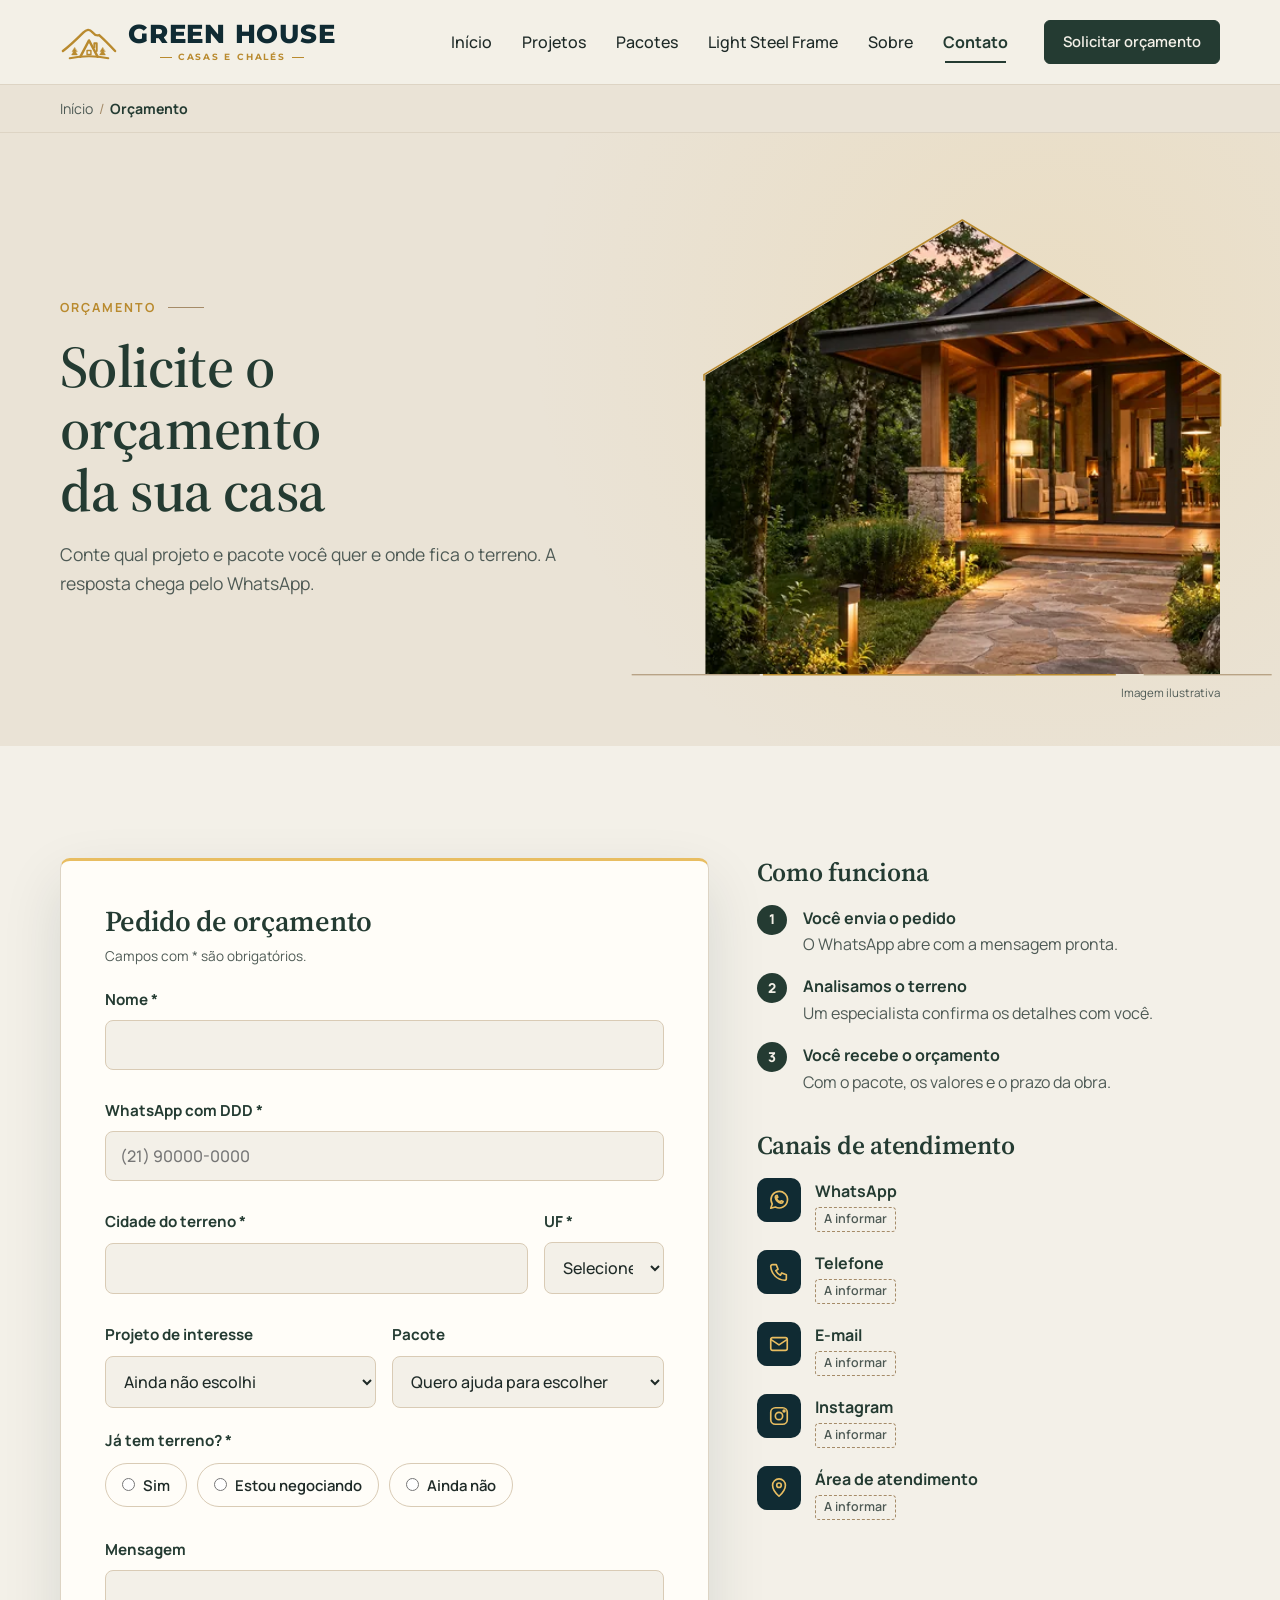
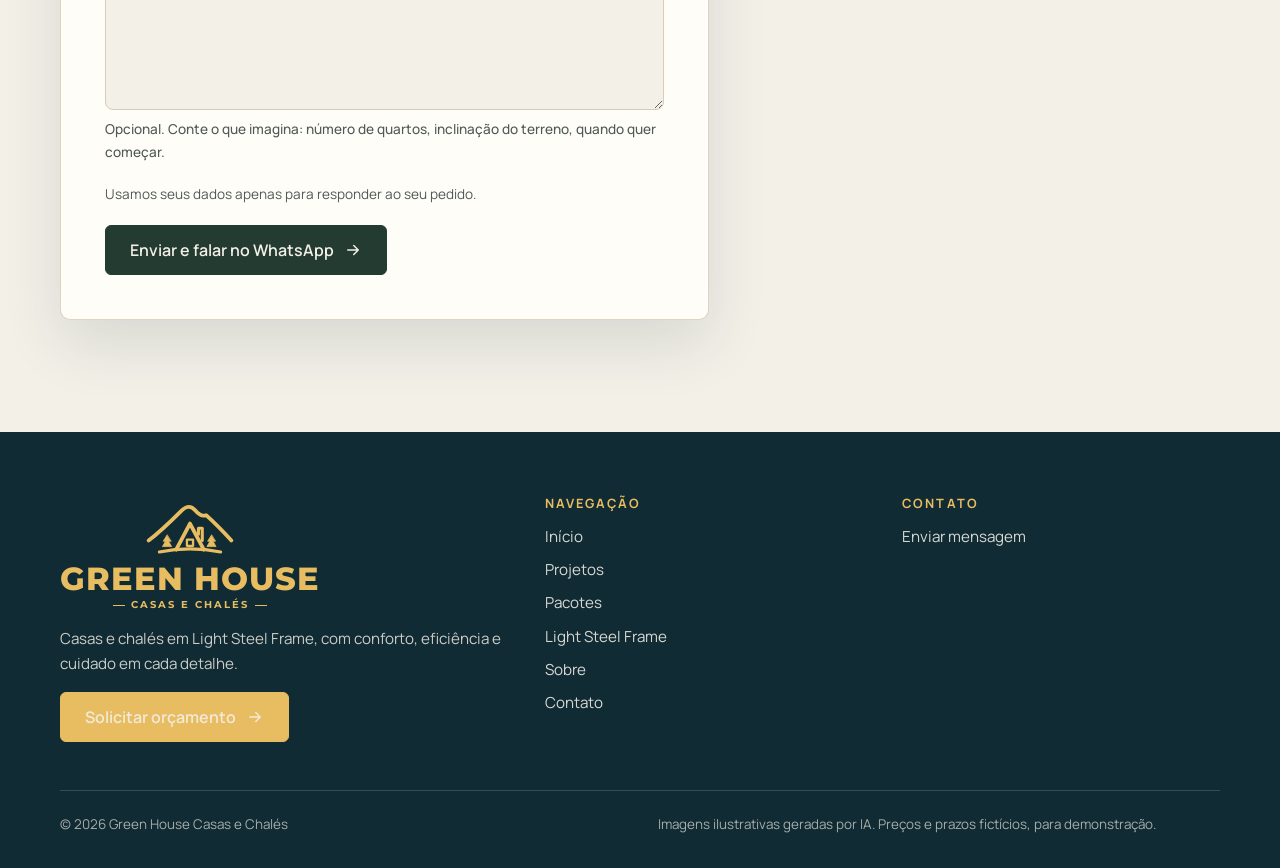
==== commit f1b6e393: "Rebrand site as Green House and update chalet area range" ====
--- a/lucerna-site-v2/contato.html
+++ b/lucerna-site-v2/contato.html
@@ -3,7 +3,7 @@
 <head>
   <meta charset="utf-8">
   <meta name="viewport" content="width=device-width, initial-scale=1, viewport-fit=cover">
-  <title>Orçamento | Lucerna Casas e Chalés</title>
+  <title>Orçamento | Green House Casas e Chalés</title>
   <meta name="description" content="Solicite o orçamento da sua casa ou chalé em Light Steel Frame.">
   <meta name="theme-color" content="#102B33">
   <link rel="icon" href="assets/img/favicon.svg" type="image/svg+xml">
@@ -11,6 +11,7 @@
   <link rel="preconnect" href="https://fonts.gstatic.com" crossorigin>
   <link rel="stylesheet" href="https://fonts.googleapis.com/css2?family=Manrope:wght@400;500;600;700;800&family=Montserrat:wght@700;800&family=Source+Serif+4:opsz,wght@8..60,500;8..60,600&display=swap">
   <link rel="stylesheet" href="assets/css/styles.css?v=20">
+  <link rel="stylesheet" href="assets/css/paginas-v2.css?v=21">
   <script>document.documentElement.classList.add("js");</script>
 </head>
 <body>
@@ -18,9 +19,9 @@
 
   <header class="site-header">
     <div class="container">
-      <a class="brand" href="index.html" aria-label="Lucerna, casas e chalés. Ir para a página inicial">
+      <a class="brand" href="index.html" aria-label="Green House Casas e Chalés. Ir para a página inicial">
         <span class="brand-mark"><svg viewBox="0 0 120 80" fill="none" stroke="currentColor" stroke-linecap="round" stroke-linejoin="round" aria-hidden="true" focusable="false"><path d="M6 58C22 46 34 34 48 20C55 13 61 12 67 19C72 25 76 27 81 25C90 33 102 45 114 58" stroke-width="5"/><path d="M42 70L60 36L78 70" stroke-width="5"/><path d="M71 50V42H76V58" stroke-width="4"/><rect x="56" y="57" width="8" height="8" stroke-width="3"/><path d="M20 73Q60 65 100 73" stroke-width="4"/><path d="M30 51l-5 8h3l-4 7h12l-4-7h3z M88 51l-5 8h3l-4 7h12l-4-7h3z" fill="currentColor" stroke-width="1"/></svg></span>
-        <span class="brand-text" aria-hidden="true"><span class="brand-name">LUCERNA</span><span class="brand-tag">CASAS E CHALÉS</span></span>
+        <span class="brand-text" aria-hidden="true"><span class="brand-name">GREEN HOUSE</span><span class="brand-tag">CASAS E CHALÉS</span></span>
       </a>
       <nav id="site-nav" class="site-nav" aria-label="Principal">
         <ul class="nav-list">
@@ -45,12 +46,18 @@
 
     <nav class="crumbs" aria-label="Você está em"><div class="container"><ol><li><a href="index.html">Início</a></li><li><span aria-current="page" data-crumb-atual>Orçamento</span></li></ol></div></nav>
   <main id="conteudo" tabindex="-1">
-    <section class="page-hero" aria-labelledby="titulo">
-      <img src="assets/img/contato-refugio-1600.webp" srcset="assets/img/contato-refugio-800.webp 800w, assets/img/contato-refugio-1600.webp 1600w" sizes="100vw" width="1600" height="900" fetchpriority="high" loading="eager" decoding="async" alt="" style="object-position:75% 50%">
-      <div class="container">
-        <span class="eyebrow" data-reveal>Orçamento</span>
-        <h1 id="titulo" data-reveal style="--d:.08s">Solicite o orçamento da sua casa</h1>
-        <p data-reveal style="--d:.16s">Conte qual projeto e pacote você quer e onde fica o terreno. A resposta chega pelo WhatsApp.</p>
+    <section class="page-hero page-hero--janela" aria-labelledby="titulo">
+      <div class="container janela-grid">
+        <div class="janela-texto">
+          <span class="eyebrow" data-reveal>Orçamento</span>
+          <h1 id="titulo" data-reveal style="--d:.08s">Solicite o orçamento da sua casa</h1>
+          <p data-reveal style="--d:.16s">Conte qual projeto e pacote você quer e onde fica o terreno. A resposta chega pelo WhatsApp.</p>
+        </div>
+        <figure class="janela-foto">
+          <div class="janela-recorte"><img src="assets/img/contato-refugio-1600.webp" srcset="assets/img/contato-refugio-800.webp 800w, assets/img/contato-refugio-1600.webp 1600w" sizes="(max-width: 860px) 90vw, 560px" width="1600" height="800" fetchpriority="high" decoding="async" alt="Casa com pilares de madeira e pedra, iluminada ao anoitecer em meio à mata" style="object-position:72% 50%"></div>
+          <svg class="janela-traco" viewBox="0 0 100 100" preserveAspectRatio="none" aria-hidden="true" focusable="false"><polygon points="50,0 100,34 100,100 0,100 0,34" pathLength="1"/><line x1="-14" y1="100" x2="114" y2="100" pathLength="1"/></svg>
+          <figcaption>Imagem ilustrativa</figcaption>
+        </figure>
       </div>
     </section>
 
@@ -173,9 +180,9 @@
     <div class="container">
       <div class="footer-grid">
         <div style="display:grid;gap:16px;align-content:start">
-          <a class="brand" href="index.html" aria-label="Lucerna, página inicial">
+          <a class="brand" href="index.html" aria-label="Green House Casas e Chalés, página inicial">
             <span class="brand-mark" style="color:var(--champagne)"><svg viewBox="0 0 120 80" fill="none" stroke="currentColor" stroke-linecap="round" stroke-linejoin="round" aria-hidden="true" focusable="false"><path d="M6 58C22 46 34 34 48 20C55 13 61 12 67 19C72 25 76 27 81 25C90 33 102 45 114 58" stroke-width="5"/><path d="M42 70L60 36L78 70" stroke-width="5"/><path d="M71 50V42H76V58" stroke-width="4"/><rect x="56" y="57" width="8" height="8" stroke-width="3"/><path d="M20 73Q60 65 100 73" stroke-width="4"/><path d="M30 51l-5 8h3l-4 7h12l-4-7h3z M88 51l-5 8h3l-4 7h12l-4-7h3z" fill="currentColor" stroke-width="1"/></svg></span>
-            <span class="brand-text" aria-hidden="true"><span class="brand-name">LUCERNA</span><span class="brand-tag">CASAS E CHALÉS</span></span>
+            <span class="brand-text" aria-hidden="true"><span class="brand-name">GREEN HOUSE</span><span class="brand-tag">CASAS E CHALÉS</span></span>
           </a>
           <p>Casas e chalés em Light Steel Frame, com conforto, eficiência e cuidado em cada detalhe.</p>
           <div><a class="btn btn-gold" href="contato.html">Solicitar orçamento <svg viewBox="0 0 24 24" fill="none" stroke="currentColor" stroke-width="2" stroke-linecap="round" stroke-linejoin="round" aria-hidden="true"><path d="M5 12h14M13 6l6 6-6 6"/></svg></a></div>
@@ -205,7 +212,7 @@
         </div>
       </div>
       <div class="footer-bottom">
-        <span>© <span data-year>2026</span> Lucerna Casas e Chalés<span data-config-wrap hidden> · CNPJ <span data-config="cnpj"></span></span></span>
+        <span>© <span data-year>2026</span> Green House Casas e Chalés<span data-config-wrap hidden> · CNPJ <span data-config="cnpj"></span></span></span>
         <span>Imagens ilustrativas geradas por IA. Preços e prazos fictícios, para demonstração.</span>
       </div>
     </div>
--- a/lucerna-site-v2/assets/css/styles.css
+++ b/lucerna-site-v2/assets/css/styles.css
@@ -1,4 +1,4 @@
-/* Lucerna — casas e chalés em Light Steel Frame
+/* Green House — casas e chalés em Light Steel Frame
    Layout: cabeçalho claro fixo; seções em faixas largas alternando off-white, areia e azul-petróleo;
    conteúdo em grade de 12 colunas com largura máxima de 1200px, que vira 1 coluna no celular. */
 :root {
--- a/lucerna-site-v2/assets/css/paginas-v2.css
+++ b/lucerna-site-v2/assets/css/paginas-v2.css
@@ -0,0 +1,136 @@
+/* Green House v2 — camada visual das páginas internas.
+   Leva a linguagem da página inicial (janela em forma de casa, traço dourado, luz) para
+   catálogo, projeto, pacotes, Light Steel Frame, Sobre e Contato. Complementa styles.css (v1). */
+
+/* =========================================================
+   Cabeçalho das páginas: texto + "janela da casa"
+   ========================================================= */
+.page-hero.page-hero--janela {
+  background:
+    radial-gradient(circle at 82% 30%, rgba(232, 189, 97, .16), rgba(232, 189, 97, 0) 46%),
+    var(--faixa);
+  color: var(--texto);
+}
+.page-hero--janela::before { display: none; }
+.page-hero--janela .container.janela-grid {
+  display: grid; grid-template-columns: minmax(0, 1.05fr) minmax(0, .95fr);
+  align-items: center; gap: clamp(32px, 6vw, 80px);
+  padding-block: clamp(48px, 7vw, 88px) clamp(40px, 6vw, 72px);
+}
+.page-hero--janela .janela-texto { display: grid; gap: 18px; align-content: center; }
+.page-hero--janela h1 { color: var(--floresta); max-width: 15ch; font-size: clamp(2.3rem, 4.6vw, 3.9rem); line-height: 1.05; }
+.page-hero--janela p { color: var(--texto-suave); max-width: 46ch; font-size: 1.1rem; }
+.page-hero--janela .eyebrow { color: var(--ouro-escuro); display: inline-flex; align-items: center; gap: 12px; }
+.page-hero--janela .eyebrow::after { content: ""; width: 36px; height: 1px; background: var(--madeira); }
+
+.janela-foto { position: relative; margin: 0; aspect-ratio: 5 / 4.4; max-height: 520px; width: 100%; justify-self: center; }
+.janela-recorte {
+  position: absolute; inset: 0;
+  clip-path: polygon(50% 0, 100% 34%, 100% 100%, 0 100%, 0 34%);
+  background: var(--areia);
+  animation: janela-revela 1.3s cubic-bezier(.2, .7, .2, 1) .5s both;
+}
+.janela-recorte img {
+  width: 100%; height: 100%; object-fit: cover;
+  animation: janela-zoom 14s cubic-bezier(.2, .5, .3, 1) both;
+}
+@keyframes janela-revela { from { clip-path: polygon(50% 100%, 50% 100%, 50% 100%, 50% 100%, 50% 100%); } }
+@keyframes janela-zoom { from { transform: scale(1.14); } to { transform: none; } }
+.janela-traco { position: absolute; inset: -1px; width: calc(100% + 2px); height: calc(100% + 2px); overflow: visible; pointer-events: none; }
+.janela-traco polygon, .janela-traco line {
+  fill: none; vector-effect: non-scaling-stroke; stroke-dasharray: 1; stroke-dashoffset: 0;
+  animation: janela-traco 1.6s cubic-bezier(.65, .05, .25, 1) both;
+}
+.janela-traco polygon { stroke: var(--ouro-escuro); stroke-width: 1.6; stroke-linejoin: round; }
+.janela-traco line { stroke: var(--madeira); stroke-width: 1; animation-delay: .4s; }
+@keyframes janela-traco { from { stroke-dashoffset: 1; } to { stroke-dashoffset: 0; } }
+.janela-foto figcaption {
+  position: absolute; right: 0; bottom: -28px;
+  font-size: .72rem; color: var(--texto-suave);
+}
+
+@media (max-width: 860px) {
+  .page-hero--janela .container.janela-grid { grid-template-columns: 1fr; }
+  .janela-foto { max-width: 440px; aspect-ratio: 5 / 4; margin-bottom: 24px; }
+  .page-hero--janela h1 { max-width: 18ch; }
+}
+
+/* =========================================================
+   Detalhes comuns
+   ========================================================= */
+/* fio dourado antes dos "eyebrows" dos títulos de seção */
+.section-head > .eyebrow, .section-head > div > .eyebrow, .split-text > .eyebrow {
+  display: inline-flex; align-items: center; gap: 12px;
+}
+.section-head > .eyebrow::before, .section-head > div > .eyebrow::before, .split-text > .eyebrow::before {
+  content: ""; width: 26px; height: 2px; background: var(--champagne); border-radius: 2px;
+}
+.section--dark .split-text > .eyebrow::before { background: var(--champagne); }
+
+/* fotos das seções: leve zoom ao passar o mouse e moldura com sombra */
+.split-media { box-shadow: 0 24px 60px rgba(16, 43, 51, .14); }
+.split-media img { transition: transform 1s cubic-bezier(.2, .7, .2, 1); }
+.split-media:hover img { transform: scale(1.04); }
+
+/* =========================================================
+   Catálogo e cartões de projeto
+   ========================================================= */
+.project-card {
+  transition: transform .45s cubic-bezier(.2, .7, .2, 1), box-shadow .45s ease;
+}
+.project-card::after {           /* fio dourado que corre no topo ao passar o mouse */
+  content: ""; position: absolute; left: 0; right: 0; top: 0; height: 3px; z-index: 3;
+  background: linear-gradient(90deg, var(--champagne), var(--ouro-escuro));
+  transform: scaleX(0); transform-origin: left; transition: transform .5s cubic-bezier(.2, .7, .2, 1);
+}
+.project-card:hover, .project-card:focus-within { transform: translateY(-6px); box-shadow: 0 26px 50px rgba(16, 43, 51, .16); }
+.project-card:hover::after, .project-card:focus-within::after { transform: scaleX(1); }
+.project-card .price-value { color: var(--floresta); }
+.project-card .card-tag { backdrop-filter: blur(6px); -webkit-backdrop-filter: blur(6px); }
+@media (prefers-reduced-motion: reduce) {
+  .project-card:hover, .project-card:focus-within { transform: none; }
+}
+
+/* filtros: painel com moldura mais leve */
+.filter-panel { box-shadow: 0 12px 34px rgba(16, 43, 51, .08); border-top: 3px solid var(--champagne); }
+
+/* =========================================================
+   Página do projeto
+   ========================================================= */
+.product-price {
+  background: var(--petroleo) !important; color: var(--offwhite);
+  border: 0 !important; box-shadow: 0 22px 50px rgba(16, 43, 51, .22);
+  position: relative; overflow: hidden;
+}
+.product-price::before {
+  content: ""; position: absolute; right: -60px; top: -60px; width: 220px; height: 220px; border-radius: 50%;
+  background: radial-gradient(circle, rgba(232, 189, 97, .35), rgba(232, 189, 97, 0) 70%);
+  pointer-events: none;
+}
+.product-price .price-label, .product-price .price-sub { color: var(--areia) !important; position: relative; }
+.product-price .price-value { color: var(--champagne) !important; position: relative; }
+.product-price .btn { position: relative; }
+.spec-card { border-top: 3px solid var(--champagne); }
+
+/* =========================================================
+   Pacotes
+   ========================================================= */
+.package { transition: transform .45s cubic-bezier(.2, .7, .2, 1), box-shadow .45s ease; }
+.package:hover { transform: translateY(-6px); box-shadow: 0 26px 50px rgba(16, 43, 51, .14); }
+.package--featured {
+  background: linear-gradient(160deg, var(--petroleo), #0b1f25) !important; color: var(--offwhite);
+  box-shadow: 0 0 0 1px rgba(232, 189, 97, .5), 0 30px 60px rgba(16, 43, 51, .3) !important;
+}
+.package--featured h3, .package--featured .price-value { color: var(--champagne) !important; }
+.package--featured p, .package--featured .package-for, .package--featured .price-sub,
+.package--featured .price-label, .package--featured li, .package--featured summary { color: var(--areia) !important; }
+@media (prefers-reduced-motion: reduce) { .package:hover { transform: none; } }
+
+/* =========================================================
+   Contato: formulário em cartão
+   ========================================================= */
+#contact-form {
+  background: var(--branco); padding: clamp(24px, 3.4vw, 44px);
+  border-radius: var(--raio); border-top: 3px solid var(--champagne);
+  box-shadow: 0 24px 60px rgba(16, 43, 51, .12);
+}
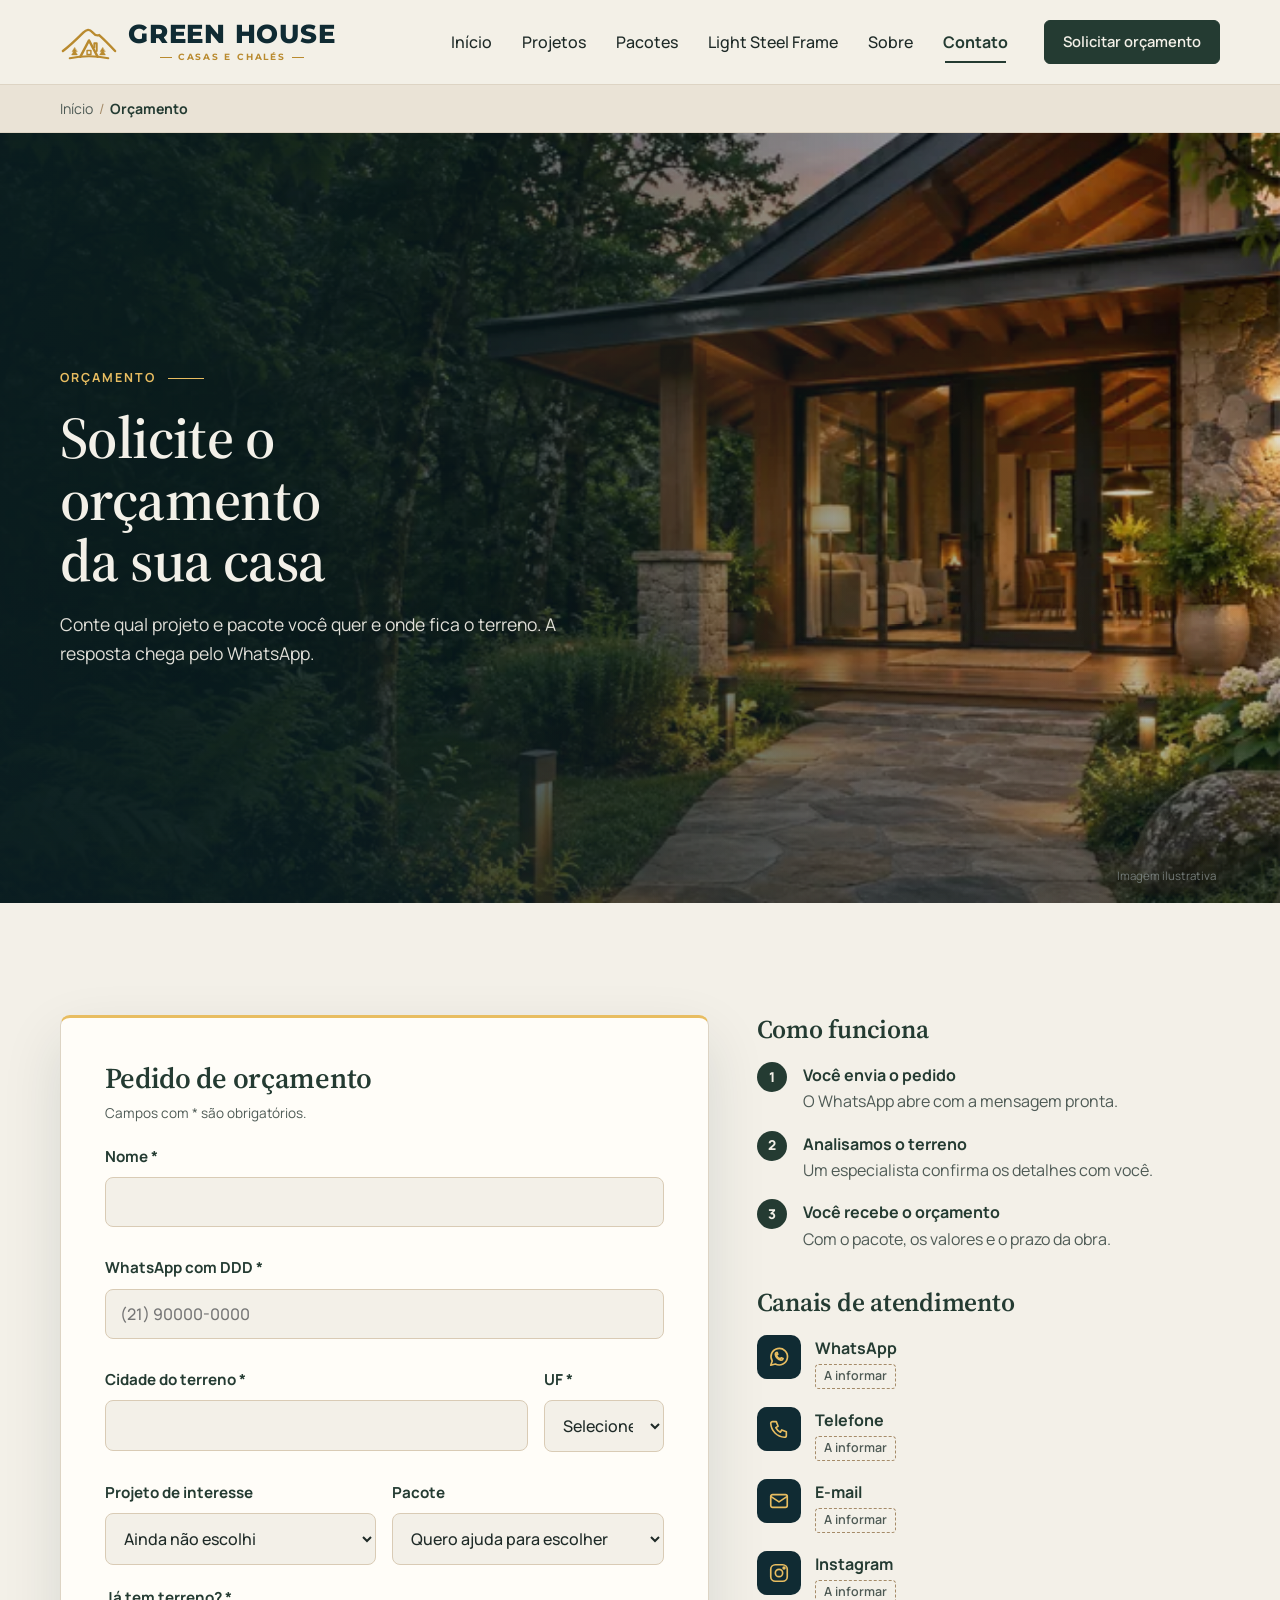
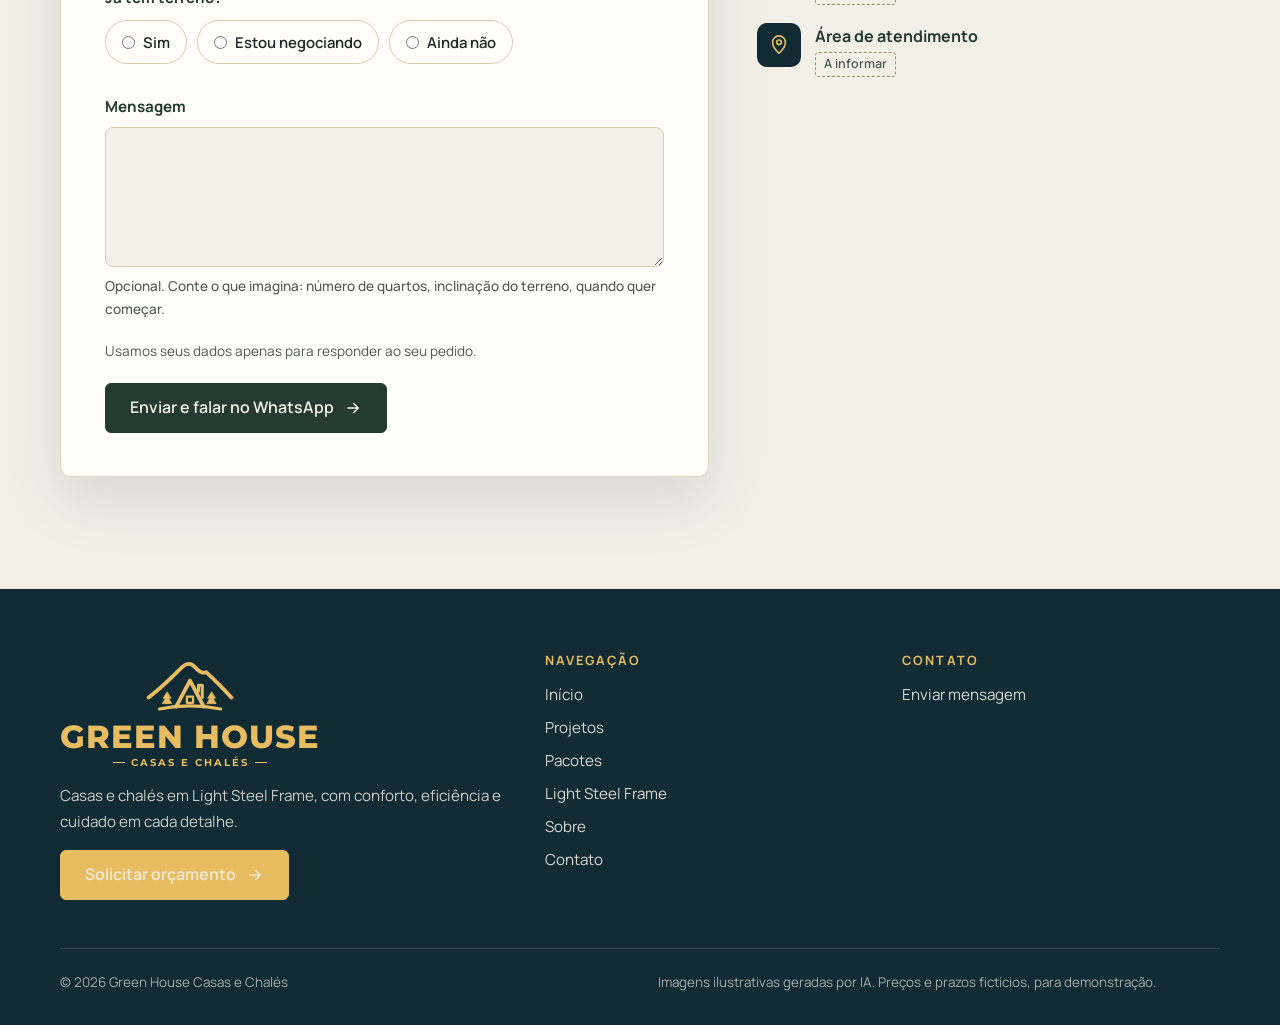
==== commit 00d00bda: "Make interior page hero images full bleed" ====
--- a/lucerna-site-v2/contato.html
+++ b/lucerna-site-v2/contato.html
@@ -11,7 +11,7 @@
   <link rel="preconnect" href="https://fonts.gstatic.com" crossorigin>
   <link rel="stylesheet" href="https://fonts.googleapis.com/css2?family=Manrope:wght@400;500;600;700;800&family=Montserrat:wght@700;800&family=Source+Serif+4:opsz,wght@8..60,500;8..60,600&display=swap">
   <link rel="stylesheet" href="assets/css/styles.css?v=20">
-  <link rel="stylesheet" href="assets/css/paginas-v2.css?v=21">
+  <link rel="stylesheet" href="assets/css/paginas-v2.css?v=22">
   <script>document.documentElement.classList.add("js");</script>
 </head>
 <body>
--- a/lucerna-site-v2/assets/css/paginas-v2.css
+++ b/lucerna-site-v2/assets/css/paginas-v2.css
@@ -1,58 +1,56 @@
-/* Green House v2 — camada visual das páginas internas.
-   Leva a linguagem da página inicial (janela em forma de casa, traço dourado, luz) para
-   catálogo, projeto, pacotes, Light Steel Frame, Sobre e Contato. Complementa styles.css (v1). */
+/* Green House v2 — camada visual das páginas internas. Complementa styles.css (v1). */
 
-/* =========================================================
-   Cabeçalho das páginas: texto + "janela da casa"
-   ========================================================= */
+/* Full-bleed photo heroes on interior pages. The home page keeps its own intro. */
 .page-hero.page-hero--janela {
+  min-height: max(620px, calc(100svh - 130px));
+  background: #0b1f25;
+  color: var(--offwhite);
+}
+.page-hero--janela::before {
   background:
-    radial-gradient(circle at 82% 30%, rgba(232, 189, 97, .16), rgba(232, 189, 97, 0) 46%),
-    var(--faixa);
-  color: var(--texto);
+    linear-gradient(90deg, rgba(11, 31, 37, .82) 0%, rgba(11, 31, 37, .62) 42%, rgba(11, 31, 37, .12) 100%),
+    linear-gradient(0deg, rgba(11, 31, 37, .38), transparent 42%);
 }
-.page-hero--janela::before { display: none; }
 .page-hero--janela .container.janela-grid {
-  display: grid; grid-template-columns: minmax(0, 1.05fr) minmax(0, .95fr);
-  align-items: center; gap: clamp(32px, 6vw, 80px);
-  padding-block: clamp(48px, 7vw, 88px) clamp(40px, 6vw, 72px);
+  position: static; z-index: auto;
+  display: flex; align-items: center;
+  min-height: max(620px, calc(100svh - 130px));
+  padding-block: clamp(64px, 9vh, 112px);
 }
-.page-hero--janela .janela-texto { display: grid; gap: 18px; align-content: center; }
-.page-hero--janela h1 { color: var(--floresta); max-width: 15ch; font-size: clamp(2.3rem, 4.6vw, 3.9rem); line-height: 1.05; }
-.page-hero--janela p { color: var(--texto-suave); max-width: 46ch; font-size: 1.1rem; }
-.page-hero--janela .eyebrow { color: var(--ouro-escuro); display: inline-flex; align-items: center; gap: 12px; }
-.page-hero--janela .eyebrow::after { content: ""; width: 36px; height: 1px; background: var(--madeira); }
+.page-hero--janela .janela-texto {
+  position: relative; z-index: 2;
+  display: grid; gap: 18px; align-content: center;
+  max-width: 650px;
+}
+.page-hero--janela h1 { color: var(--offwhite); max-width: 15ch; font-size: clamp(2.3rem, 4.6vw, 3.9rem); line-height: 1.05; }
+.page-hero--janela p { color: rgba(243, 240, 232, .92); max-width: 46ch; font-size: 1.1rem; }
+.page-hero--janela .eyebrow { color: var(--champagne); display: inline-flex; align-items: center; gap: 12px; }
+.page-hero--janela .eyebrow::after { content: ""; width: 36px; height: 1px; background: var(--champagne); }
 
-.janela-foto { position: relative; margin: 0; aspect-ratio: 5 / 4.4; max-height: 520px; width: 100%; justify-self: center; }
+.janela-foto { position: absolute; z-index: 0; inset: 0; margin: 0; width: 100%; height: 100%; }
 .janela-recorte {
   position: absolute; inset: 0;
-  clip-path: polygon(50% 0, 100% 34%, 100% 100%, 0 100%, 0 34%);
+  overflow: hidden;
   background: var(--areia);
-  animation: janela-revela 1.3s cubic-bezier(.2, .7, .2, 1) .5s both;
 }
 .janela-recorte img {
   width: 100%; height: 100%; object-fit: cover;
   animation: janela-zoom 14s cubic-bezier(.2, .5, .3, 1) both;
 }
-@keyframes janela-revela { from { clip-path: polygon(50% 100%, 50% 100%, 50% 100%, 50% 100%, 50% 100%); } }
 @keyframes janela-zoom { from { transform: scale(1.14); } to { transform: none; } }
-.janela-traco { position: absolute; inset: -1px; width: calc(100% + 2px); height: calc(100% + 2px); overflow: visible; pointer-events: none; }
-.janela-traco polygon, .janela-traco line {
-  fill: none; vector-effect: non-scaling-stroke; stroke-dasharray: 1; stroke-dashoffset: 0;
-  animation: janela-traco 1.6s cubic-bezier(.65, .05, .25, 1) both;
-}
-.janela-traco polygon { stroke: var(--ouro-escuro); stroke-width: 1.6; stroke-linejoin: round; }
-.janela-traco line { stroke: var(--madeira); stroke-width: 1; animation-delay: .4s; }
-@keyframes janela-traco { from { stroke-dashoffset: 1; } to { stroke-dashoffset: 0; } }
+.janela-traco { display: none; }
 .janela-foto figcaption {
-  position: absolute; right: 0; bottom: -28px;
-  font-size: .72rem; color: var(--texto-suave);
+  position: absolute; right: clamp(24px, 5vw, 72px); bottom: 18px;
+  z-index: 2; font-size: .72rem; color: rgba(243, 240, 232, .82);
 }
 
 @media (max-width: 860px) {
-  .page-hero--janela .container.janela-grid { grid-template-columns: 1fr; }
-  .janela-foto { max-width: 440px; aspect-ratio: 5 / 4; margin-bottom: 24px; }
+  .page-hero--janela.page-hero { min-height: max(600px, calc(100svh - 110px)); }
+  .page-hero--janela .container.janela-grid { min-height: max(600px, calc(100svh - 110px)); }
   .page-hero--janela h1 { max-width: 18ch; }
+  .page-hero--janela::before {
+    background: linear-gradient(0deg, rgba(11, 31, 37, .82) 0%, rgba(11, 31, 37, .5) 58%, rgba(11, 31, 37, .22) 100%);
+  }
 }
 
 /* =========================================================
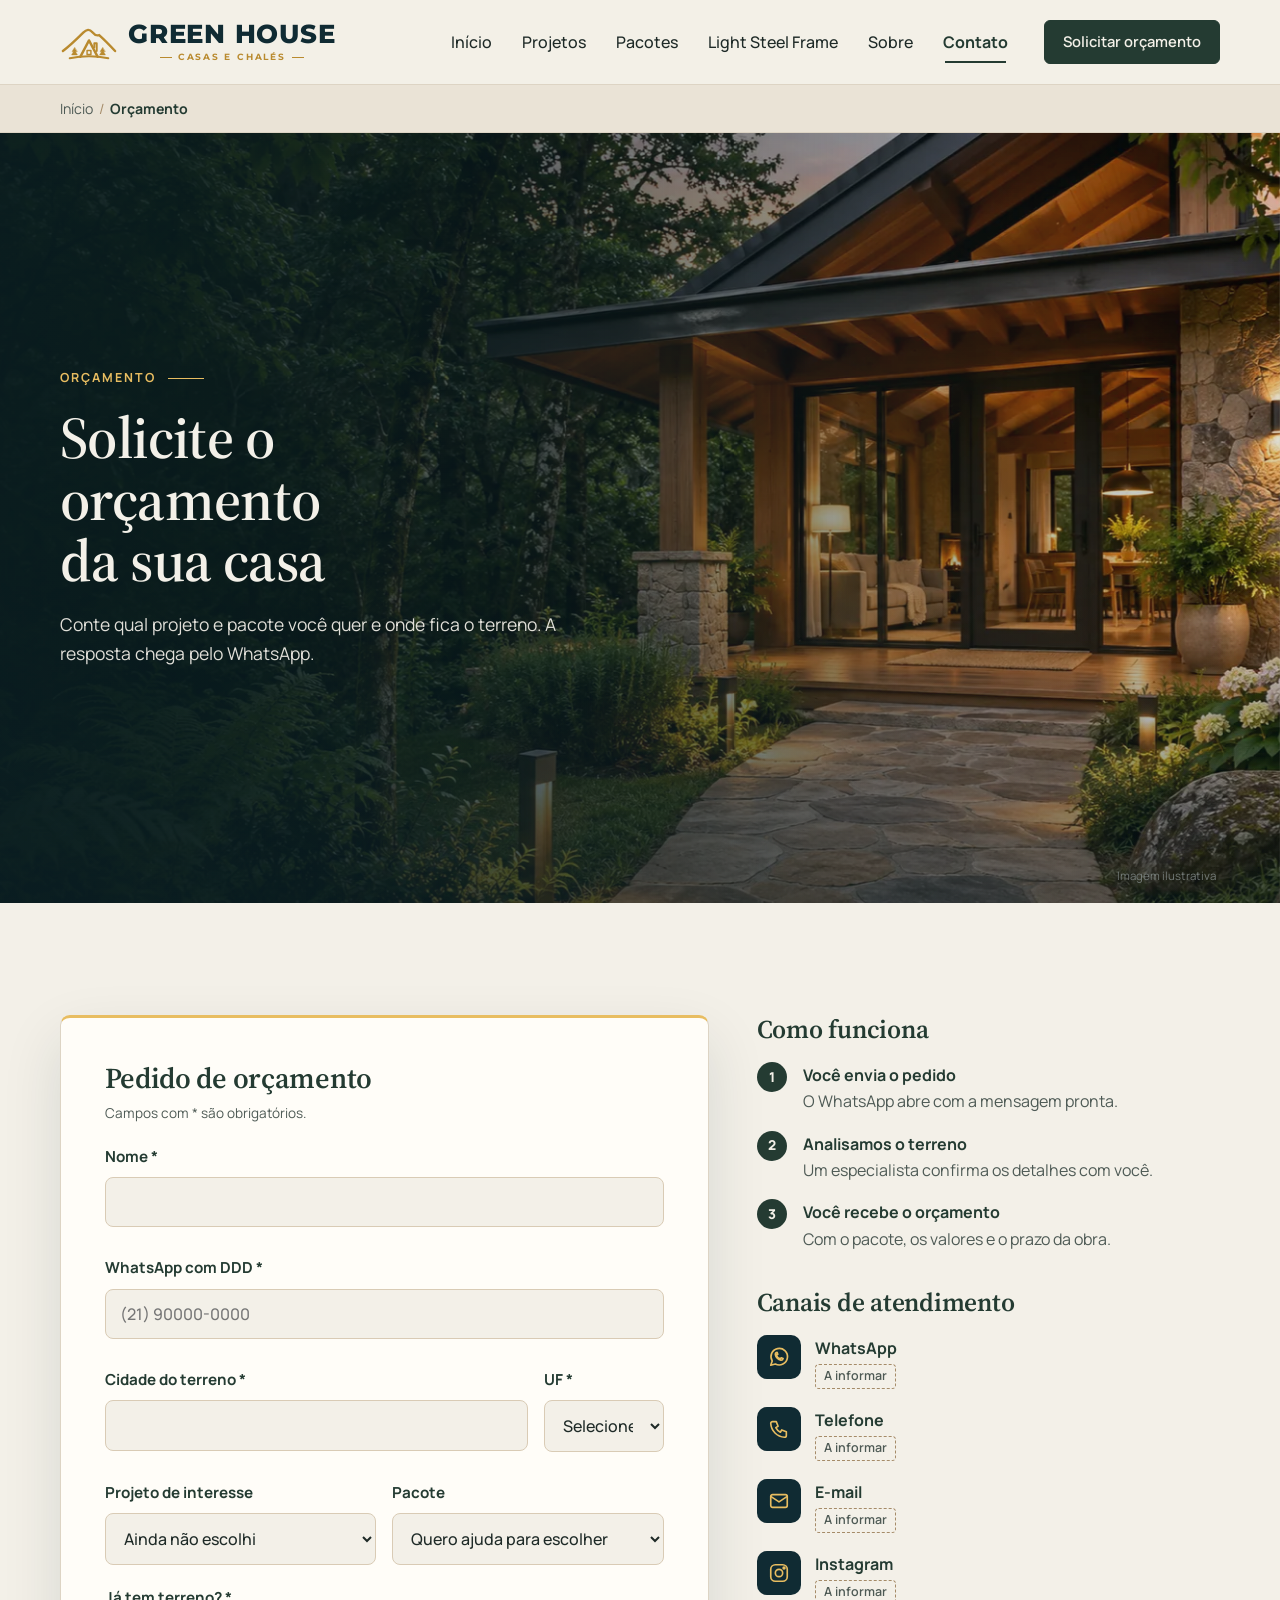
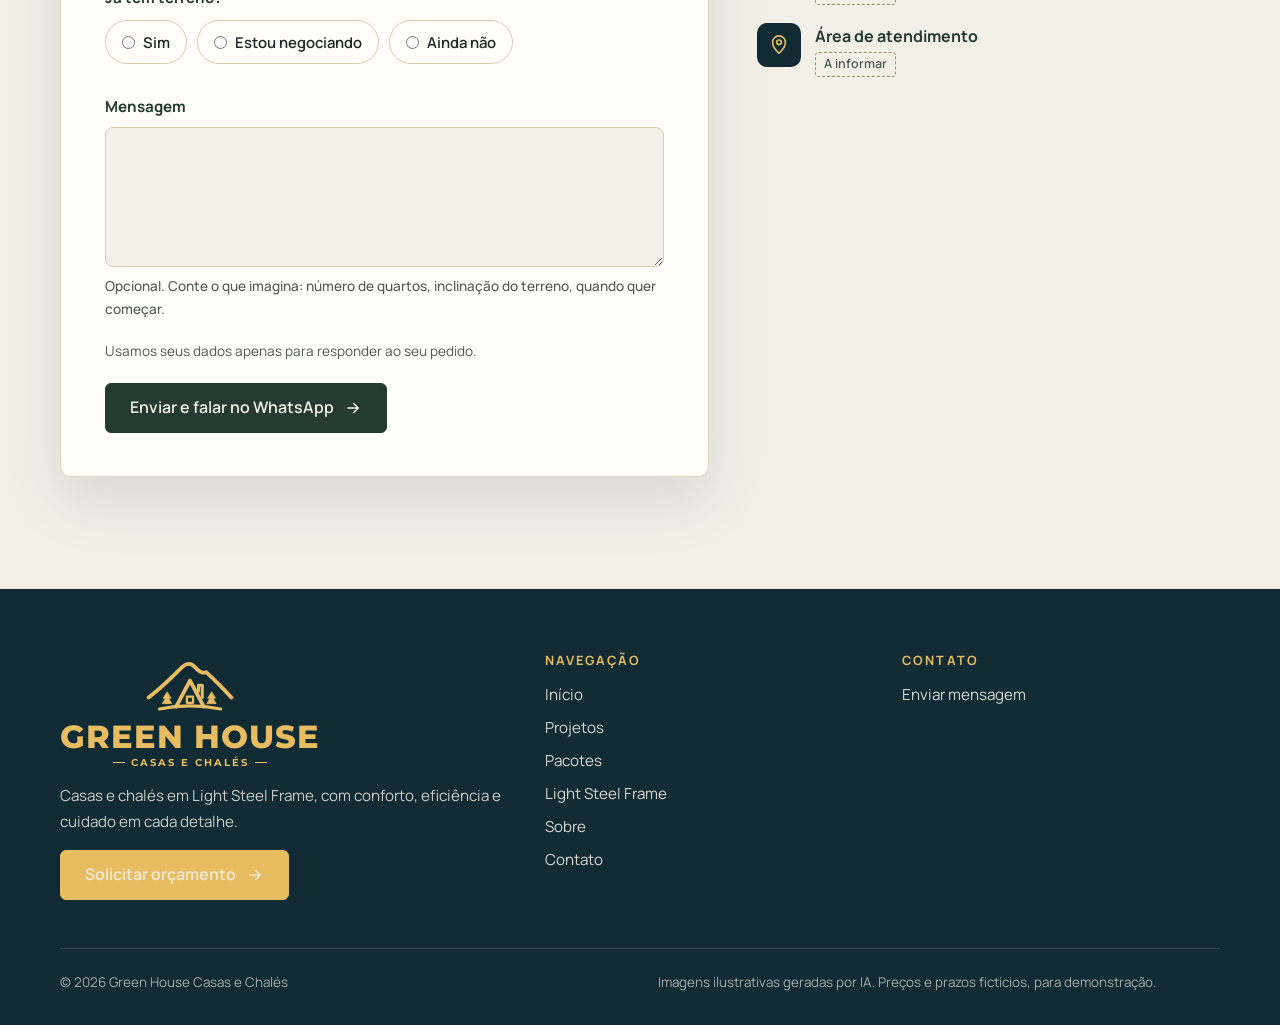
==== commit 106290af: "Refresh full-width hero images across interior pages" ====
--- a/lucerna-site-v2/contato.html
+++ b/lucerna-site-v2/contato.html
@@ -11,7 +11,7 @@
   <link rel="preconnect" href="https://fonts.gstatic.com" crossorigin>
   <link rel="stylesheet" href="https://fonts.googleapis.com/css2?family=Manrope:wght@400;500;600;700;800&family=Montserrat:wght@700;800&family=Source+Serif+4:opsz,wght@8..60,500;8..60,600&display=swap">
   <link rel="stylesheet" href="assets/css/styles.css?v=20">
-  <link rel="stylesheet" href="assets/css/paginas-v2.css?v=22">
+  <link rel="stylesheet" href="assets/css/paginas-v2.css?v=23">
   <script>document.documentElement.classList.add("js");</script>
 </head>
 <body>
@@ -54,7 +54,7 @@
           <p data-reveal style="--d:.16s">Conte qual projeto e pacote você quer e onde fica o terreno. A resposta chega pelo WhatsApp.</p>
         </div>
         <figure class="janela-foto">
-          <div class="janela-recorte"><img src="assets/img/contato-refugio-1600.webp" srcset="assets/img/contato-refugio-800.webp 800w, assets/img/contato-refugio-1600.webp 1600w" sizes="(max-width: 860px) 90vw, 560px" width="1600" height="800" fetchpriority="high" decoding="async" alt="Casa com pilares de madeira e pedra, iluminada ao anoitecer em meio à mata" style="object-position:72% 50%"></div>
+          <div class="janela-recorte"><img src="assets/img/contato-refugio-1600.webp" srcset="assets/img/contato-refugio-800.webp 800w, assets/img/contato-refugio-1600.webp 1600w" sizes="100vw" width="1600" height="800" fetchpriority="high" decoding="async" alt="Casa com pilares de madeira e pedra, iluminada ao anoitecer em meio à mata" style="object-position:72% 50%"></div>
           <svg class="janela-traco" viewBox="0 0 100 100" preserveAspectRatio="none" aria-hidden="true" focusable="false"><polygon points="50,0 100,34 100,100 0,100 0,34" pathLength="1"/><line x1="-14" y1="100" x2="114" y2="100" pathLength="1"/></svg>
           <figcaption>Imagem ilustrativa</figcaption>
         </figure>
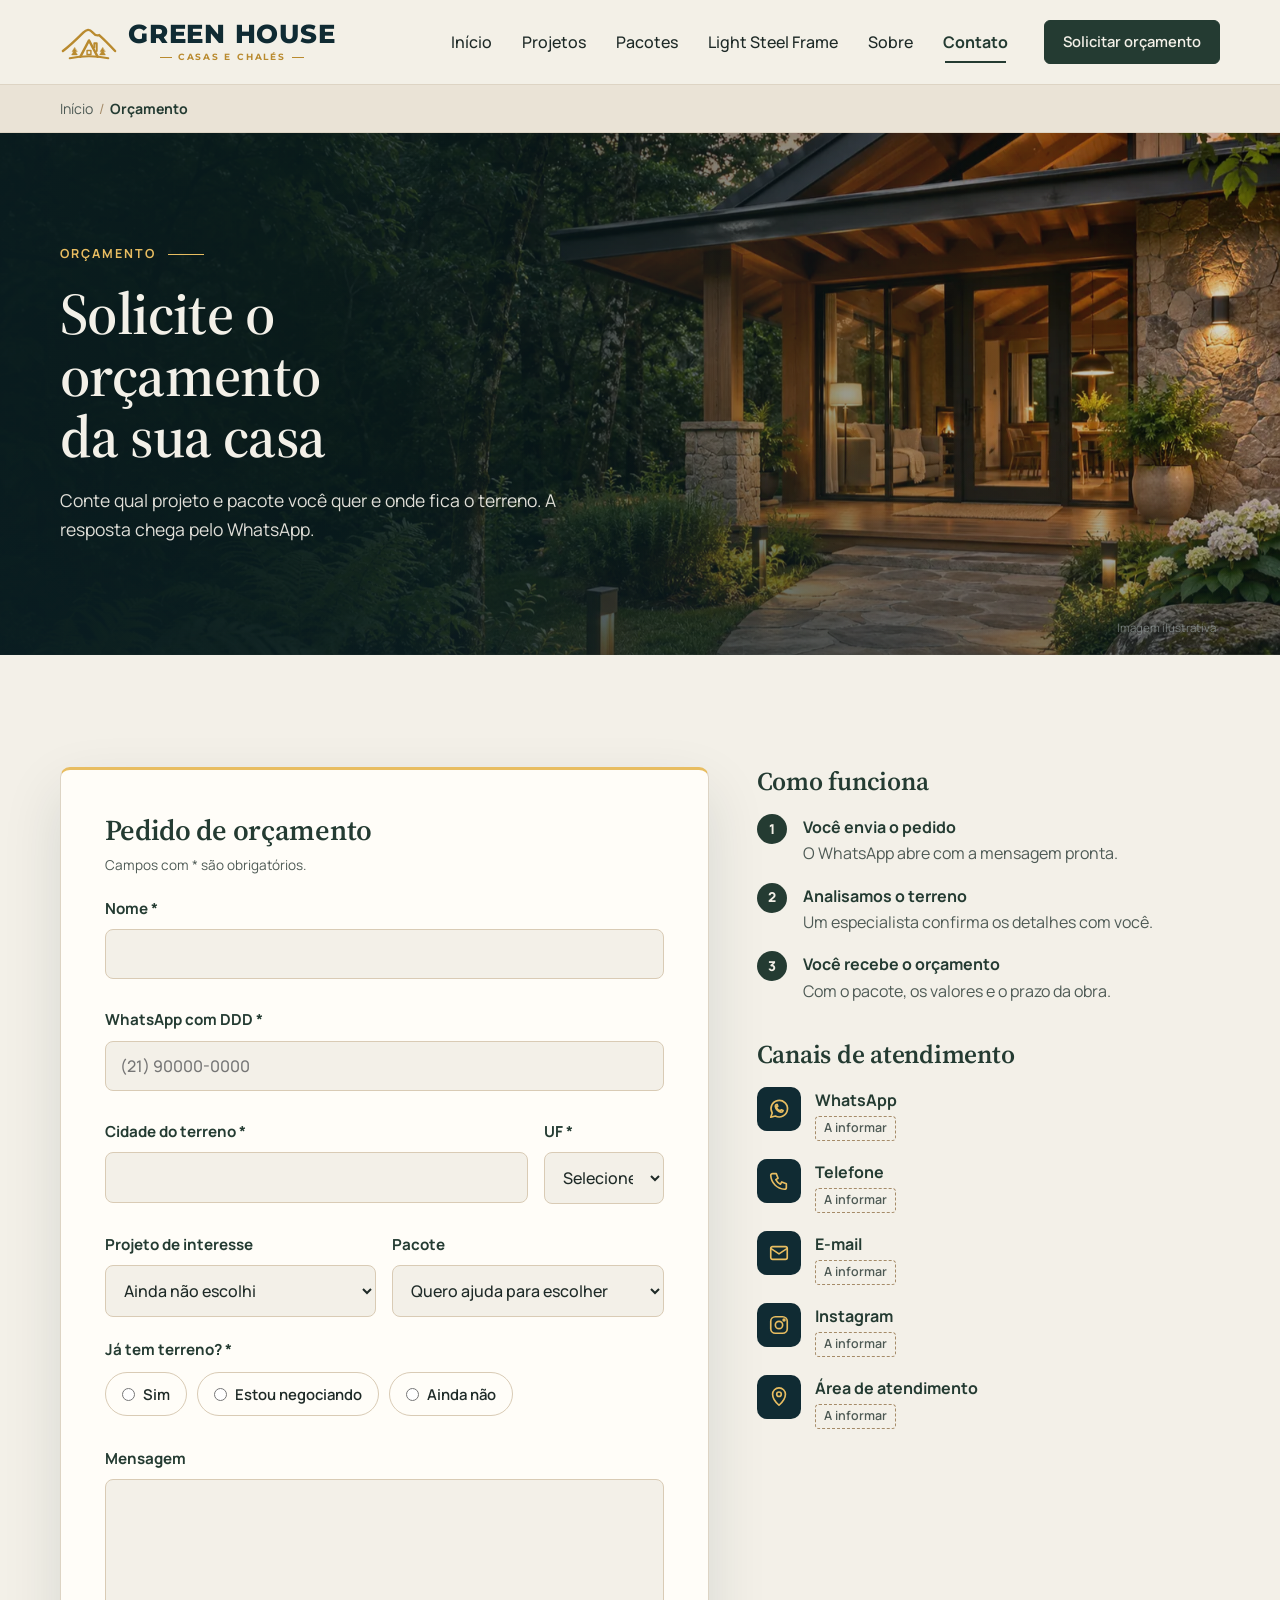
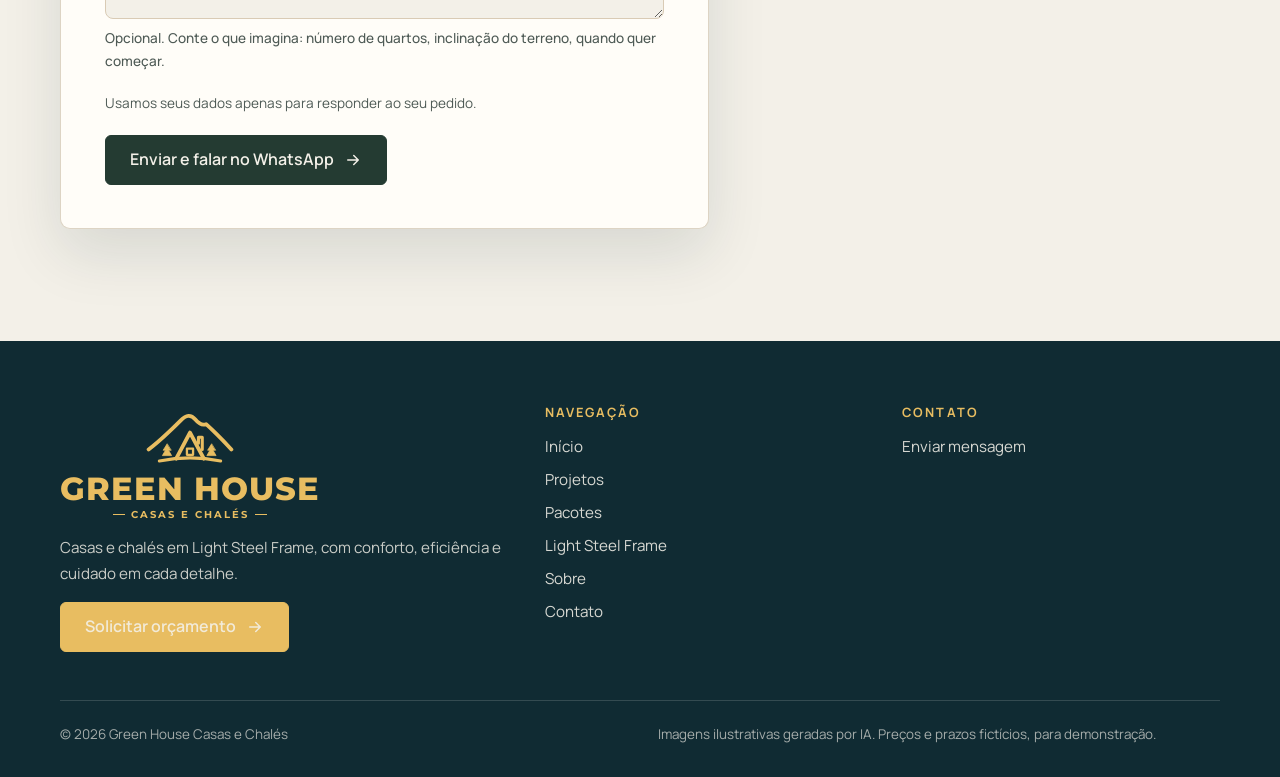
==== commit 007370c3: "Shorten interior page hero sections" ====
--- a/lucerna-site-v2/contato.html
+++ b/lucerna-site-v2/contato.html
@@ -11,7 +11,7 @@
   <link rel="preconnect" href="https://fonts.gstatic.com" crossorigin>
   <link rel="stylesheet" href="https://fonts.googleapis.com/css2?family=Manrope:wght@400;500;600;700;800&family=Montserrat:wght@700;800&family=Source+Serif+4:opsz,wght@8..60,500;8..60,600&display=swap">
   <link rel="stylesheet" href="assets/css/styles.css?v=20">
-  <link rel="stylesheet" href="assets/css/paginas-v2.css?v=23">
+  <link rel="stylesheet" href="assets/css/paginas-v2.css?v=24">
   <script>document.documentElement.classList.add("js");</script>
 </head>
 <body>
--- a/lucerna-site-v2/assets/css/paginas-v2.css
+++ b/lucerna-site-v2/assets/css/paginas-v2.css
@@ -2,7 +2,7 @@
 
 /* Full-bleed photo heroes on interior pages. The home page keeps its own intro. */
 .page-hero.page-hero--janela {
-  min-height: max(620px, calc(100svh - 130px));
+  min-height: clamp(460px, 58svh, 560px);
   background: #0b1f25;
   color: var(--offwhite);
 }
@@ -14,8 +14,8 @@
 .page-hero--janela .container.janela-grid {
   position: static; z-index: auto;
   display: flex; align-items: center;
-  min-height: max(620px, calc(100svh - 130px));
-  padding-block: clamp(64px, 9vh, 112px);
+  min-height: clamp(460px, 58svh, 560px);
+  padding-block: clamp(48px, 7vh, 80px);
 }
 .page-hero--janela .janela-texto {
   position: relative; z-index: 2;
@@ -45,8 +45,9 @@
 }
 
 @media (max-width: 860px) {
-  .page-hero--janela.page-hero { min-height: max(600px, calc(100svh - 110px)); }
-  .page-hero--janela .container.janela-grid { min-height: max(600px, calc(100svh - 110px)); }
+  .page-hero--janela.page-hero { min-height: clamp(480px, 70svh, 600px); }
+  .page-hero--janela .container.janela-grid { min-height: clamp(480px, 70svh, 600px); }
+  .page-hero--janela .container.janela-grid { padding-block: 48px; }
   .page-hero--janela h1 { max-width: 18ch; }
   .page-hero--janela::before {
     background: linear-gradient(0deg, rgba(11, 31, 37, .82) 0%, rgba(11, 31, 37, .5) 58%, rgba(11, 31, 37, .22) 100%);
